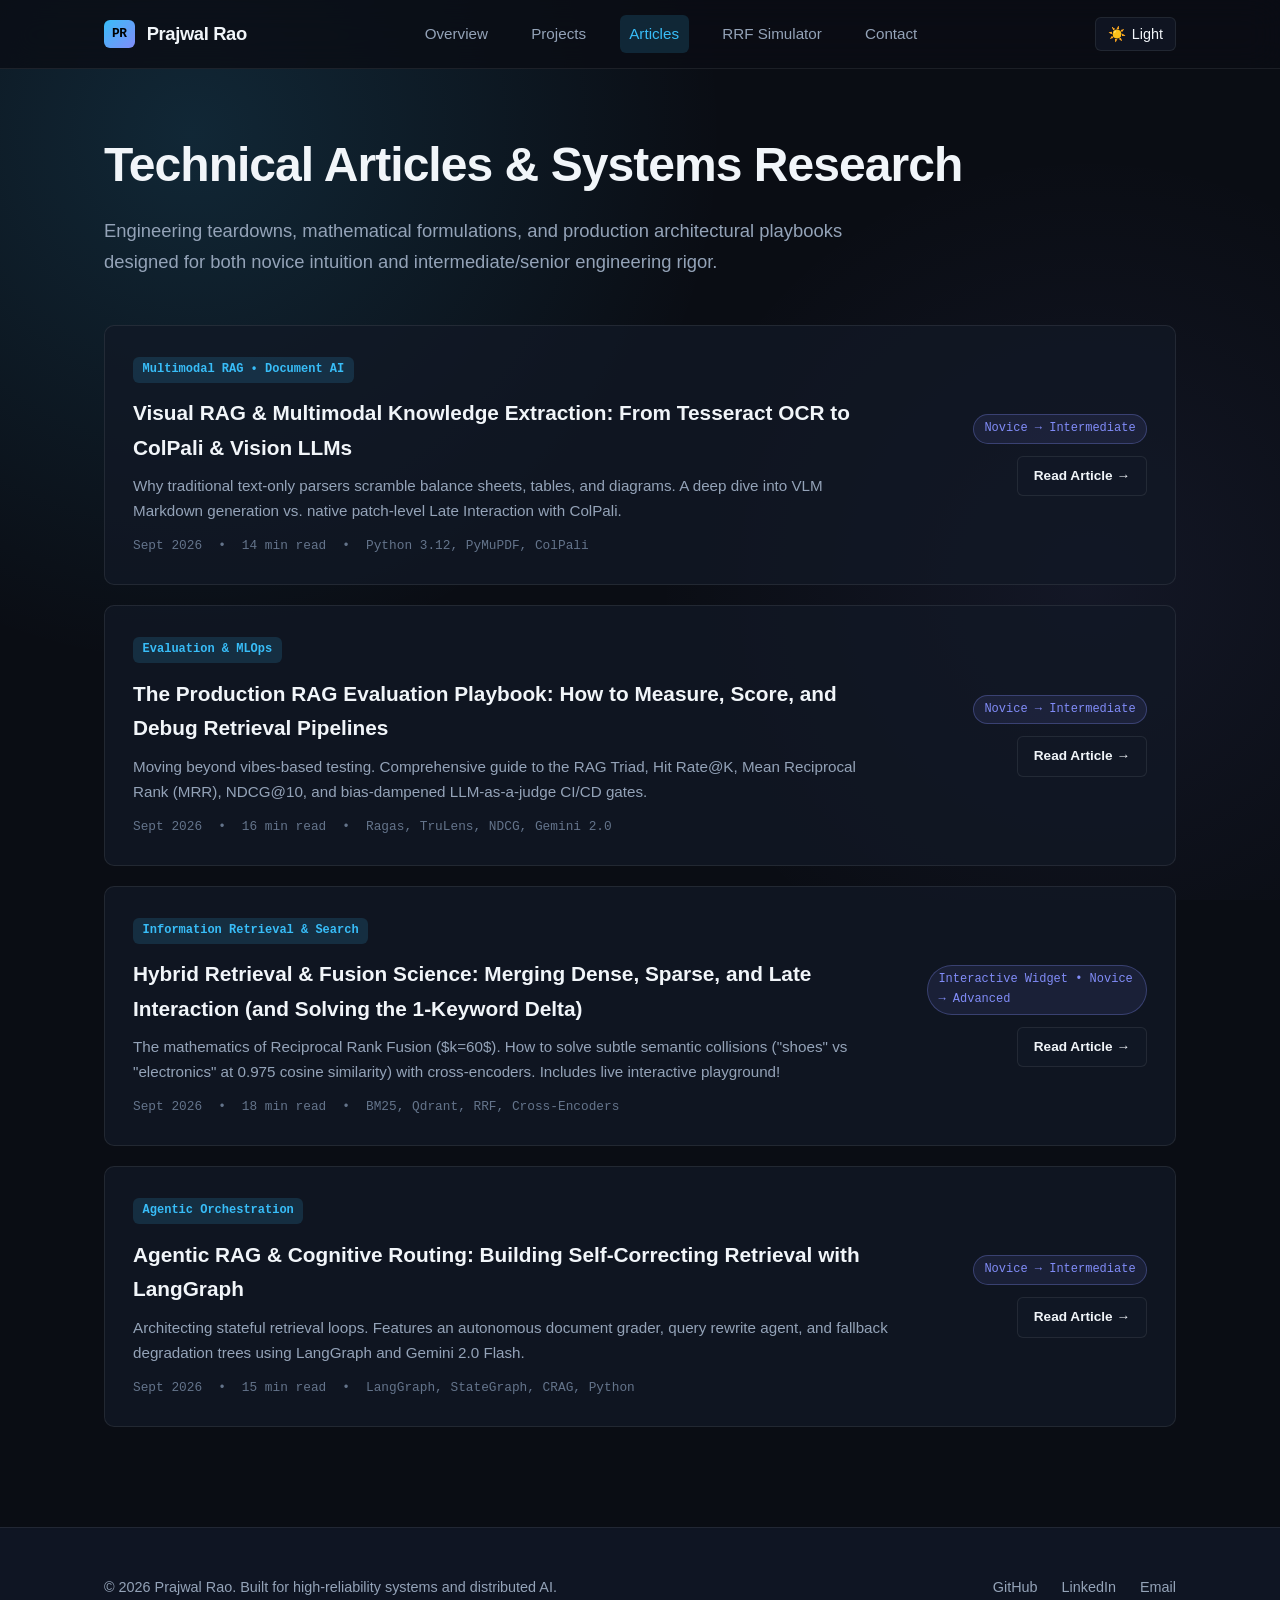
==== articles/index.html @ c32d5a13 "feat: build personal portfolio website and frontier RAG technical publications - Scaffold zero-build" ====
<!DOCTYPE html>
<html lang="en" data-theme="dark">
<head>
  <meta charset="UTF-8" />
  <meta name="viewport" content="width=device-width, initial-scale=1.0" />
  <title>Technical Publications & Articles | Prajwal Rao</title>
  <meta name="description" content="In-depth technical publications on Retrieval-Augmented Generation (RAG), multimodal AI, evaluation frameworks, and agentic cognitive routing by Prajwal Rao." />
  <link rel="stylesheet" href="../assets/css/main.css" />
</head>
<body>

  <header class="site-header">
    <div class="container nav-inner">
      <a href="../index.html" class="brand-logo">
        <span class="brand-badge">PR</span>
        <span>Prajwal Rao</span>
      </a>
      <nav class="main-nav">
        <a href="../index.html">Overview</a>
        <a href="../index.html#projects">Projects</a>
        <a href="index.html" class="active">Articles</a>
        <a href="../index.html#interactive-rrf">RRF Simulator</a>
        <a href="../index.html#contact">Contact</a>
      </nav>
      <div class="nav-actions">
        <button id="theme-toggle" class="theme-toggle-btn" aria-label="Toggle Theme">
          ☀️ <span>Light</span>
        </button>
      </div>
    </div>
  </header>

  <main class="container" style="padding-top: 3.5rem; padding-bottom: 5rem;">
    
    <div style="margin-bottom: 3rem;">
      <h1 style="font-size: clamp(2.2rem, 4vw, 3rem); font-weight: 800; letter-spacing: -0.02em; margin-bottom: 0.75rem;">
        Technical Articles & Systems Research
      </h1>
      <p style="font-size: 1.15rem; color: var(--text-muted); max-width: 750px;">
        Engineering teardowns, mathematical formulations, and production architectural playbooks designed for both novice intuition and intermediate/senior engineering rigor.
      </p>
    </div>

    <!-- Article 1 -->
    <div class="article-row">
      <div class="article-row-content">
        <span class="card-tag">Multimodal RAG &bull; Document AI</span>
        <h3>
          <a href="multimodal-rag-image-extraction.html">Visual RAG & Multimodal Knowledge Extraction: From Tesseract OCR to ColPali & Vision LLMs</a>
        </h3>
        <p>
          Why traditional text-only parsers scramble balance sheets, tables, and diagrams. A deep dive into VLM Markdown generation vs. native patch-level Late Interaction with ColPali.
        </p>
        <div class="article-meta">
          <span>Sept 2026</span>
          <span>&bull;</span>
          <span>14 min read</span>
          <span>&bull;</span>
          <span>Python 3.12, PyMuPDF, ColPali</span>
        </div>
      </div>
      <div class="article-badge-col">
        <span class="badge-reading-level">Novice &rarr; Intermediate</span>
        <a href="multimodal-rag-image-extraction.html" class="btn btn-secondary" style="font-size: 0.85rem; padding: 0.5rem 1rem;">Read Article &rarr;</a>
      </div>
    </div>

    <!-- Article 2 -->
    <div class="article-row">
      <div class="article-row-content">
        <span class="card-tag">Evaluation & MLOps</span>
        <h3>
          <a href="rag-system-evaluation-and-metrics.html">The Production RAG Evaluation Playbook: How to Measure, Score, and Debug Retrieval Pipelines</a>
        </h3>
        <p>
          Moving beyond vibes-based testing. Comprehensive guide to the RAG Triad, Hit Rate@K, Mean Reciprocal Rank (MRR), NDCG@10, and bias-dampened LLM-as-a-judge CI/CD gates.
        </p>
        <div class="article-meta">
          <span>Sept 2026</span>
          <span>&bull;</span>
          <span>16 min read</span>
          <span>&bull;</span>
          <span>Ragas, TruLens, NDCG, Gemini 2.0</span>
        </div>
      </div>
      <div class="article-badge-col">
        <span class="badge-reading-level">Novice &rarr; Intermediate</span>
        <a href="rag-system-evaluation-and-metrics.html" class="btn btn-secondary" style="font-size: 0.85rem; padding: 0.5rem 1rem;">Read Article &rarr;</a>
      </div>
    </div>

    <!-- Article 3 -->
    <div class="article-row">
      <div class="article-row-content">
        <span class="card-tag">Information Retrieval & Search</span>
        <h3>
          <a href="hybrid-retrieval-rrf-and-fusion.html">Hybrid Retrieval & Fusion Science: Merging Dense, Sparse, and Late Interaction (and Solving the 1-Keyword Delta)</a>
        </h3>
        <p>
          The mathematics of Reciprocal Rank Fusion ($k=60$). How to solve subtle semantic collisions ("shoes" vs "electronics" at 0.975 cosine similarity) with cross-encoders. Includes live interactive playground!
        </p>
        <div class="article-meta">
          <span>Sept 2026</span>
          <span>&bull;</span>
          <span>18 min read</span>
          <span>&bull;</span>
          <span>BM25, Qdrant, RRF, Cross-Encoders</span>
        </div>
      </div>
      <div class="article-badge-col">
        <span class="badge-reading-level">Interactive Widget &bull; Novice &rarr; Advanced</span>
        <a href="hybrid-retrieval-rrf-and-fusion.html" class="btn btn-secondary" style="font-size: 0.85rem; padding: 0.5rem 1rem;">Read Article &rarr;</a>
      </div>
    </div>

    <!-- Article 4 -->
    <div class="article-row">
      <div class="article-row-content">
        <span class="card-tag">Agentic Orchestration</span>
        <h3>
          <a href="agentic-rag-routing-and-crag.html">Agentic RAG & Cognitive Routing: Building Self-Correcting Retrieval with LangGraph</a>
        </h3>
        <p>
          Architecting stateful retrieval loops. Features an autonomous document grader, query rewrite agent, and fallback degradation trees using LangGraph and Gemini 2.0 Flash.
        </p>
        <div class="article-meta">
          <span>Sept 2026</span>
          <span>&bull;</span>
          <span>15 min read</span>
          <span>&bull;</span>
          <span>LangGraph, StateGraph, CRAG, Python</span>
        </div>
      </div>
      <div class="article-badge-col">
        <span class="badge-reading-level">Novice &rarr; Intermediate</span>
        <a href="agentic-rag-routing-and-crag.html" class="btn btn-secondary" style="font-size: 0.85rem; padding: 0.5rem 1rem;">Read Article &rarr;</a>
      </div>
    </div>

  </main>

  <footer class="site-footer">
    <div class="container footer-inner">
      <div>&copy; 2026 Prajwal Rao. Built for high-reliability systems and distributed AI.</div>
      <div class="footer-links">
        <a href="https://github.com/Riser01" target="_blank" rel="noopener">GitHub</a>
        <a href="https://www.linkedin.com/in/prajwal-rao-d/" target="_blank" rel="noopener">LinkedIn</a>
        <a href="mailto:prajwalrao56@gmail.com">Email</a>
      </div>
    </div>
  </footer>

  <script src="../assets/js/main.js"></script>
</body>
</html>
---- assets/css/main.css ----
/* assets/css/main.css — Core Design System for Prajwal Rao Portfolio */
:root {
  --bg-primary: #0a0d14;
  --bg-secondary: #0f1523;
  --bg-card: rgba(18, 24, 38, 0.75);
  --bg-card-hover: rgba(26, 35, 56, 0.9);
  --border-color: rgba(255, 255, 255, 0.08);
  --border-accent: rgba(56, 189, 248, 0.3);
  --text-main: #f1f5f9;
  --text-muted: #94a3b8;
  --text-dim: #64748b;
  --accent: #38bdf8;
  --accent-glow: rgba(56, 189, 248, 0.15);
  --accent-secondary: #818cf8;
  --accent-emerald: #10b981;
  --accent-amber: #f59e0b;
  --code-bg: #0d1117;
  --font-sans: -apple-system, BlinkMacSystemFont, "Segoe UI", Roboto, "Helvetica Neue", Arial, sans-serif;
  --font-mono: ui-monospace, SFMono-Regular, Menlo, Monaco, Consolas, "Liberation Mono", "Courier New", monospace;
  --max-width: 1120px;
  --radius-sm: 6px;
  --radius-md: 10px;
  --radius-lg: 16px;
  --transition: all 0.25s cubic-bezier(0.16, 1, 0.3, 1);
}

[data-theme="light"] {
  --bg-primary: #f8fafc;
  --bg-secondary: #ffffff;
  --bg-card: rgba(255, 255, 255, 0.9);
  --bg-card-hover: rgba(241, 245, 249, 1);
  --border-color: rgba(0, 0, 0, 0.08);
  --border-accent: rgba(2, 132, 199, 0.3);
  --text-main: #0f172a;
  --text-muted: #475569;
  --text-dim: #94a3b8;
  --accent: #0284c7;
  --accent-glow: rgba(2, 132, 199, 0.12);
  --accent-secondary: #6366f1;
  --accent-emerald: #059669;
  --accent-amber: #d97706;
  --code-bg: #f1f5f9;
}

* {
  box-sizing: border-box;
  margin: 0;
  padding: 0;
}

html {
  scroll-behavior: smooth;
  font-family: var(--font-sans);
  background-color: var(--bg-primary);
  color: var(--text-main);
  line-height: 1.65;
  -webkit-font-smoothing: antialiased;
}

body {
  min-height: 100vh;
  display: flex;
  flex-direction: column;
  background-image: 
    radial-gradient(circle at 15% 15%, var(--accent-glow) 0%, transparent 40%),
    radial-gradient(circle at 85% 65%, rgba(129, 140, 248, 0.08) 0%, transparent 35%);
  background-attachment: fixed;
}

/* Container */
.container {
  max-width: var(--max-width);
  margin: 0 auto;
  padding: 0 1.5rem;
  width: 100%;
}

/* Header & Nav */
header.site-header {
  position: sticky;
  top: 0;
  z-index: 100;
  backdrop-filter: blur(16px);
  -webkit-backdrop-filter: blur(16px);
  background: rgba(10, 13, 20, 0.8);
  border-bottom: 1px solid var(--border-color);
  transition: var(--transition);
}

[data-theme="light"] header.site-header {
  background: rgba(248, 250, 252, 0.85);
}

.nav-inner {
  display: flex;
  justify-content: space-between;
  align-items: center;
  height: 4.25rem;
}

.brand-logo {
  display: flex;
  align-items: center;
  gap: 0.75rem;
  text-decoration: none;
  color: var(--text-main);
  font-weight: 700;
  font-size: 1.15rem;
  letter-spacing: -0.02em;
}

.brand-badge {
  background: linear-gradient(135deg, var(--accent), var(--accent-secondary));
  color: #000;
  font-family: var(--font-mono);
  font-size: 0.8rem;
  font-weight: 800;
  padding: 0.2rem 0.5rem;
  border-radius: var(--radius-sm);
}

nav.main-nav {
  display: flex;
  align-items: center;
  gap: 1.5rem;
}

nav.main-nav a {
  color: var(--text-muted);
  text-decoration: none;
  font-size: 0.95rem;
  font-weight: 500;
  transition: var(--transition);
  padding: 0.4rem 0.6rem;
  border-radius: var(--radius-sm);
}

nav.main-nav a:hover,
nav.main-nav a.active {
  color: var(--accent);
  background: var(--accent-glow);
}

.nav-actions {
  display: flex;
  align-items: center;
  gap: 0.75rem;
}

.theme-toggle-btn {
  background: var(--bg-card);
  border: 1px solid var(--border-color);
  color: var(--text-main);
  padding: 0.45rem 0.75rem;
  border-radius: var(--radius-sm);
  cursor: pointer;
  font-size: 0.9rem;
  display: inline-flex;
  align-items: center;
  gap: 0.35rem;
  transition: var(--transition);
}

.theme-toggle-btn:hover {
  border-color: var(--accent);
  color: var(--accent);
}

/* Hero Section */
section.hero {
  padding: 5rem 0 3.5rem;
}

.hero-status-pill {
  display: inline-flex;
  align-items: center;
  gap: 0.5rem;
  background: rgba(16, 185, 129, 0.1);
  border: 1px solid rgba(16, 185, 129, 0.3);
  color: var(--accent-emerald);
  font-size: 0.82rem;
  font-family: var(--font-mono);
  padding: 0.35rem 0.85rem;
  border-radius: 999px;
  margin-bottom: 1.5rem;
}

.hero-status-pill::before {
  content: "";
  width: 8px;
  height: 8px;
  background: var(--accent-emerald);
  border-radius: 50%;
  box-shadow: 0 0 8px var(--accent-emerald);
}

.hero-title {
  font-size: clamp(2.4rem, 5vw, 3.8rem);
  font-weight: 800;
  letter-spacing: -0.03em;
  line-height: 1.15;
  margin-bottom: 1.25rem;
}

.hero-title .gradient-text {
  background: linear-gradient(135deg, #fff 30%, var(--accent) 70%, var(--accent-secondary) 100%);
  -webkit-background-clip: text;
  -webkit-text-fill-color: transparent;
}

[data-theme="light"] .hero-title .gradient-text {
  background: linear-gradient(135deg, #0f172a 30%, var(--accent) 70%, var(--accent-secondary) 100%);
  -webkit-background-clip: text;
  -webkit-text-fill-color: transparent;
}

.hero-subtitle {
  font-size: 1.2rem;
  color: var(--text-muted);
  max-width: 720px;
  margin-bottom: 2rem;
  line-height: 1.6;
}

.hero-actions {
  display: flex;
  flex-wrap: wrap;
  gap: 1rem;
  margin-bottom: 3rem;
}

.btn {
  display: inline-flex;
  align-items: center;
  justify-content: center;
  gap: 0.5rem;
  padding: 0.75rem 1.5rem;
  font-size: 0.95rem;
  font-weight: 600;
  border-radius: var(--radius-sm);
  text-decoration: none;
  transition: var(--transition);
  cursor: pointer;
  border: 1px solid transparent;
}

.btn-primary {
  background: var(--accent);
  color: #0a0d14;
  box-shadow: 0 4px 14px rgba(56, 189, 248, 0.25);
}

.btn-primary:hover {
  transform: translateY(-2px);
  box-shadow: 0 6px 20px rgba(56, 189, 248, 0.4);
}

.btn-secondary {
  background: var(--bg-card);
  border-color: var(--border-color);
  color: var(--text-main);
}

.btn-secondary:hover {
  border-color: var(--accent);
  color: var(--accent);
  transform: translateY(-2px);
}

/* Quick Metrics Bar */
.metrics-strip {
  display: grid;
  grid-template-columns: repeat(auto-fit, minmax(200px, 1fr));
  gap: 1.25rem;
  padding: 1.5rem;
  background: var(--bg-card);
  border: 1px solid var(--border-color);
  border-radius: var(--radius-md);
  margin-bottom: 4rem;
}

.metric-item {
  display: flex;
  flex-direction: column;
}

.metric-value {
  font-size: 1.8rem;
  font-weight: 800;
  font-family: var(--font-mono);
  color: var(--accent);
}

.metric-label {
  font-size: 0.85rem;
  color: var(--text-muted);
}

/* Section Common */
section {
  padding: 3.5rem 0;
}

.section-header {
  display: flex;
  justify-content: space-between;
  align-items: flex-end;
  margin-bottom: 2rem;
  border-bottom: 1px solid var(--border-color);
  padding-bottom: 1rem;
}

.section-title {
  font-size: 1.85rem;
  font-weight: 700;
  letter-spacing: -0.02em;
}

.section-desc {
  font-size: 0.95rem;
  color: var(--text-muted);
  margin-top: 0.35rem;
}

/* Cards Grid */
.cards-grid {
  display: grid;
  grid-template-columns: repeat(auto-fill, minmax(330px, 1fr));
  gap: 1.5rem;
}

.card {
  background: var(--bg-card);
  border: 1px solid var(--border-color);
  border-radius: var(--radius-md);
  padding: 1.75rem;
  transition: var(--transition);
  display: flex;
  flex-direction: column;
  position: relative;
  overflow: hidden;
}

.card:hover {
  transform: translateY(-4px);
  border-color: var(--border-accent);
  box-shadow: 0 12px 30px rgba(0, 0, 0, 0.25);
  background: var(--bg-card-hover);
}

.card-tag {
  display: inline-block;
  font-family: var(--font-mono);
  font-size: 0.75rem;
  font-weight: 600;
  color: var(--accent);
  background: var(--accent-glow);
  padding: 0.2rem 0.6rem;
  border-radius: var(--radius-sm);
  margin-bottom: 0.85rem;
  width: fit-content;
}

.card-title {
  font-size: 1.25rem;
  font-weight: 700;
  margin-bottom: 0.6rem;
  color: var(--text-main);
}

.card-title a {
  text-decoration: none;
  color: inherit;
  transition: var(--transition);
}

.card-title a:hover {
  color: var(--accent);
}

.card-body {
  font-size: 0.92rem;
  color: var(--text-muted);
  line-height: 1.6;
  margin-bottom: 1.25rem;
  flex-grow: 1;
}

.tech-stack-pills {
  display: flex;
  flex-wrap: wrap;
  gap: 0.4rem;
  margin-top: auto;
  margin-bottom: 1.2rem;
}

.tech-pill {
  font-size: 0.75rem;
  font-family: var(--font-mono);
  background: rgba(255, 255, 255, 0.05);
  border: 1px solid var(--border-color);
  padding: 0.15rem 0.5rem;
  border-radius: 4px;
  color: var(--text-muted);
}

.card-footer {
  display: flex;
  justify-content: space-between;
  align-items: center;
  font-size: 0.85rem;
  border-top: 1px solid var(--border-color);
  padding-top: 1rem;
}

.card-link {
  color: var(--accent);
  text-decoration: none;
  font-weight: 600;
  display: inline-flex;
  align-items: center;
  gap: 0.3rem;
  transition: var(--transition);
}

.card-link:hover {
  transform: translateX(3px);
}

/* Article List Styling */
.article-row {
  background: var(--bg-card);
  border: 1px solid var(--border-color);
  border-radius: var(--radius-md);
  padding: 1.75rem;
  margin-bottom: 1.25rem;
  transition: var(--transition);
  display: grid;
  grid-template-columns: 1fr 220px;
  gap: 2rem;
  align-items: center;
}

.article-row:hover {
  transform: translateY(-2px);
  border-color: var(--border-accent);
  background: var(--bg-card-hover);
}

.article-row-content h3 {
  font-size: 1.3rem;
  margin-bottom: 0.5rem;
}

.article-row-content h3 a {
  text-decoration: none;
  color: var(--text-main);
  transition: var(--transition);
}

.article-row-content h3 a:hover {
  color: var(--accent);
}

.article-row-content p {
  color: var(--text-muted);
  font-size: 0.95rem;
  margin-bottom: 0.75rem;
}

.article-meta {
  display: flex;
  gap: 1rem;
  font-size: 0.8rem;
  font-family: var(--font-mono);
  color: var(--text-dim);
}

.article-badge-col {
  display: flex;
  flex-direction: column;
  align-items: flex-end;
  gap: 0.75rem;
}

.badge-reading-level {
  display: inline-flex;
  align-items: center;
  gap: 0.35rem;
  font-size: 0.75rem;
  font-family: var(--font-mono);
  padding: 0.25rem 0.65rem;
  border-radius: 999px;
  background: rgba(129, 140, 248, 0.1);
  border: 1px solid rgba(129, 140, 248, 0.3);
  color: var(--accent-secondary);
}

/* Interactive RRF Calculator Widget */
.widget-box {
  background: var(--bg-card);
  border: 1px solid var(--border-color);
  border-radius: var(--radius-lg);
  padding: 2rem;
  margin: 2rem 0;
  box-shadow: 0 8px 32px rgba(0, 0, 0, 0.3);
}

.widget-title {
  font-size: 1.35rem;
  font-weight: 700;
  margin-bottom: 0.5rem;
  display: flex;
  align-items: center;
  gap: 0.5rem;
}

.widget-desc {
  font-size: 0.92rem;
  color: var(--text-muted);
  margin-bottom: 1.5rem;
}

.calc-controls {
  display: grid;
  grid-template-columns: repeat(auto-fit, minmax(220px, 1fr));
  gap: 1.25rem;
  margin-bottom: 1.5rem;
  background: var(--bg-secondary);
  padding: 1.25rem;
  border-radius: var(--radius-sm);
  border: 1px solid var(--border-color);
}

.control-group {
  display: flex;
  flex-direction: column;
  gap: 0.4rem;
}

.control-group label {
  font-size: 0.85rem;
  font-weight: 600;
  color: var(--text-muted);
  display: flex;
  justify-content: space-between;
}

.control-group input[type="range"] {
  accent-color: var(--accent);
  cursor: pointer;
}

.results-table {
  width: 100%;
  border-collapse: collapse;
  font-size: 0.88rem;
  text-align: left;
}

.results-table th,
.results-table td {
  padding: 0.75rem 1rem;
  border-bottom: 1px solid var(--border-color);
}

.results-table th {
  background: rgba(255, 255, 255, 0.03);
  color: var(--text-muted);
  font-family: var(--font-mono);
  font-size: 0.8rem;
}

.rank-badge {
  font-family: var(--font-mono);
  font-weight: 700;
  padding: 0.15rem 0.45rem;
  border-radius: 4px;
  background: var(--accent-glow);
  color: var(--accent);
}

/* Footer */
footer.site-footer {
  margin-top: auto;
  border-top: 1px solid var(--border-color);
  padding: 3rem 0;
  background: var(--bg-secondary);
  color: var(--text-muted);
  font-size: 0.9rem;
}

.footer-inner {
  display: flex;
  justify-content: space-between;
  align-items: center;
  flex-wrap: wrap;
  gap: 1.5rem;
}

.footer-links {
  display: flex;
  gap: 1.5rem;
}

.footer-links a {
  color: var(--text-muted);
  text-decoration: none;
  transition: var(--transition);
}

.footer-links a:hover {
  color: var(--accent);
}

/* Responsive */
@media (max-width: 768px) {
  .nav-inner {
    height: auto;
    padding: 1rem 0;
    flex-direction: column;
    gap: 1rem;
  }
  nav.main-nav {
    flex-wrap: wrap;
    justify-content: center;
    gap: 0.75rem;
  }
  .article-row {
    grid-template-columns: 1fr;
    gap: 1rem;
  }
  .article-badge-col {
    align-items: flex-start;
  }
  .footer-inner {
    flex-direction: column;
    text-align: center;
  }
}
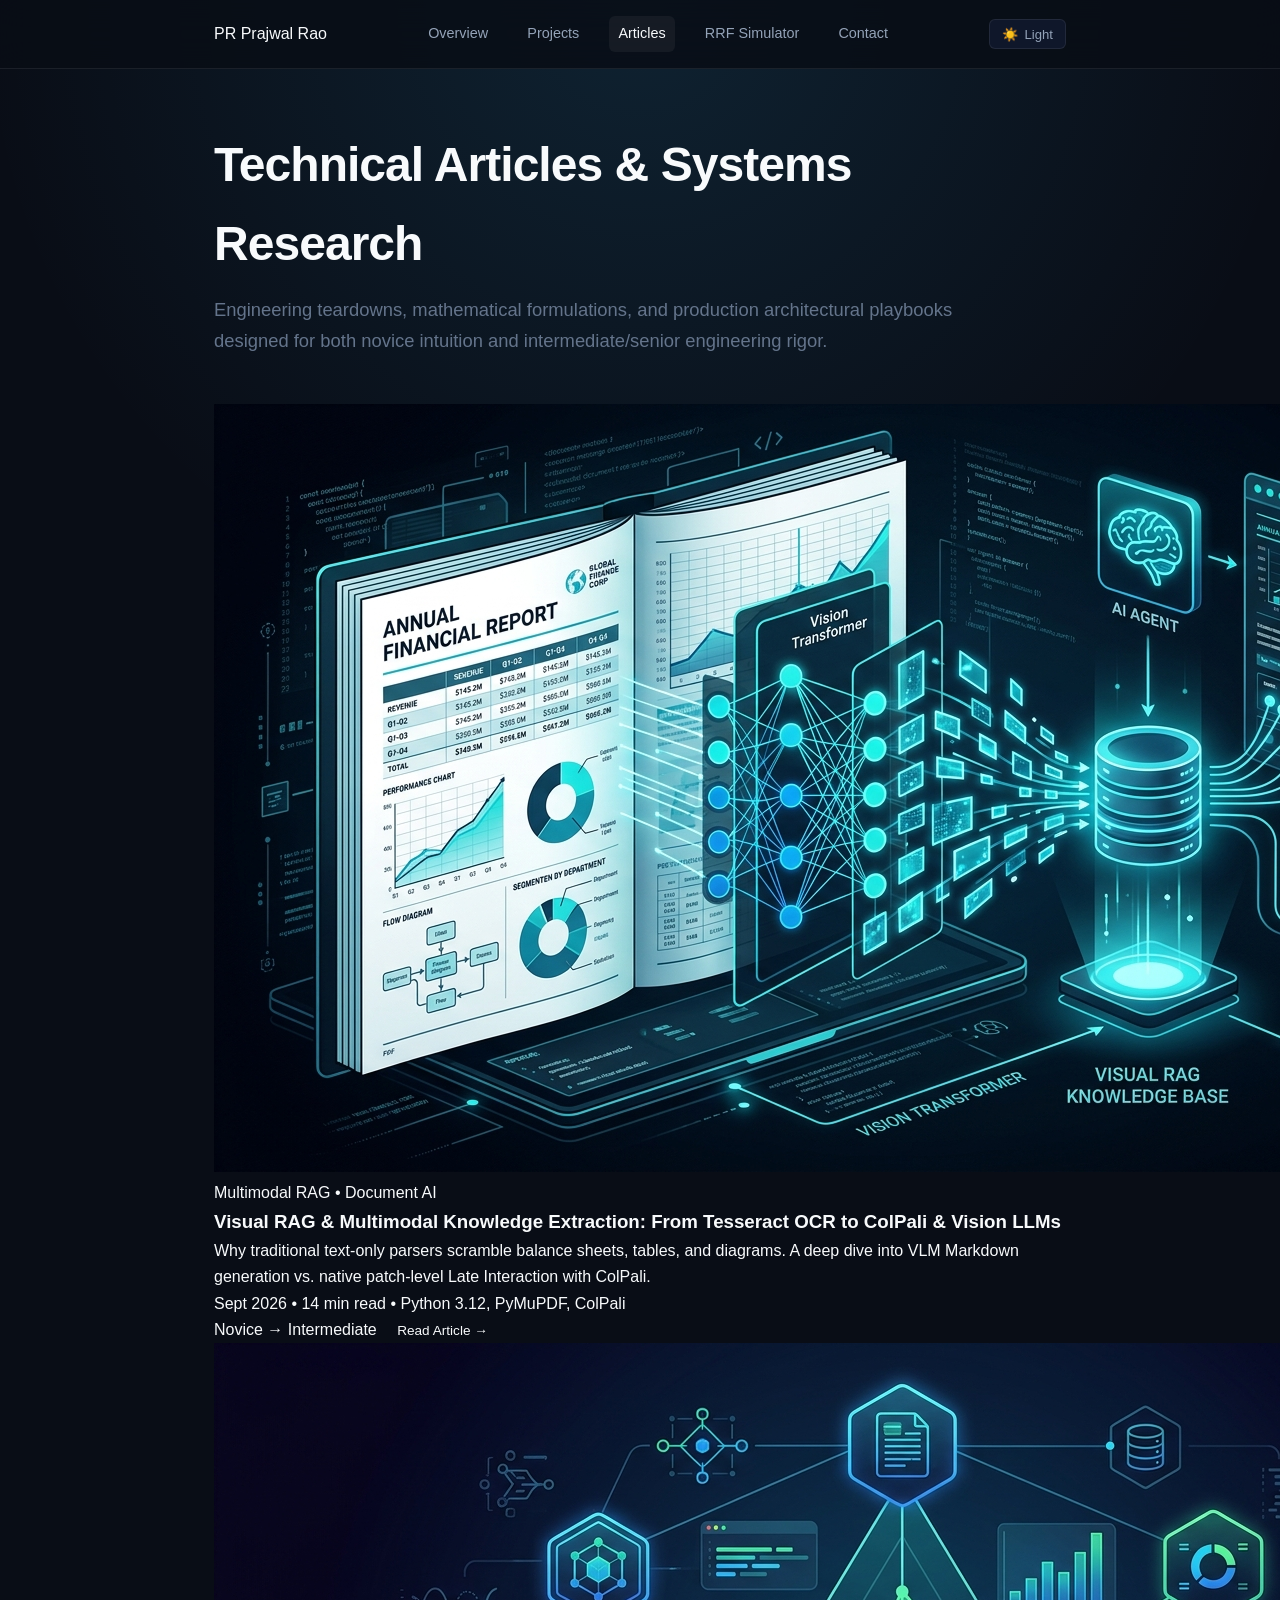
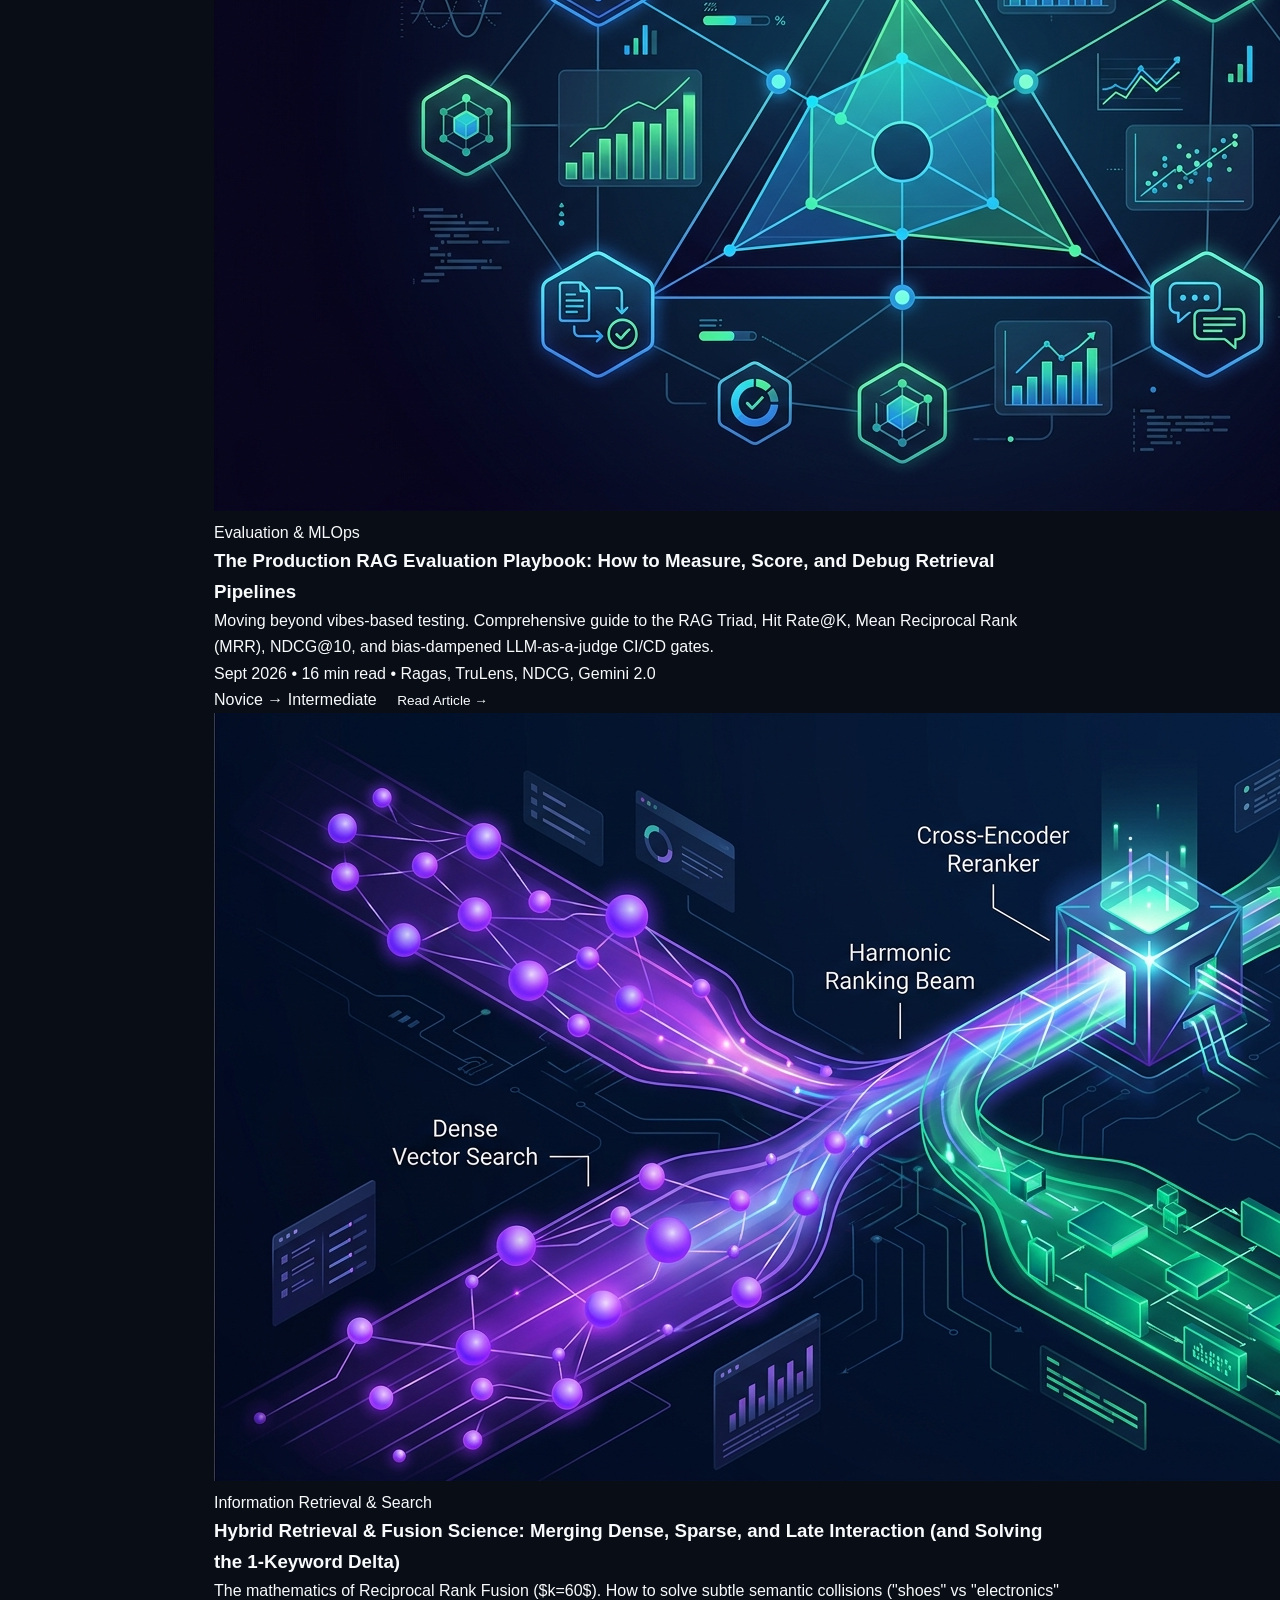
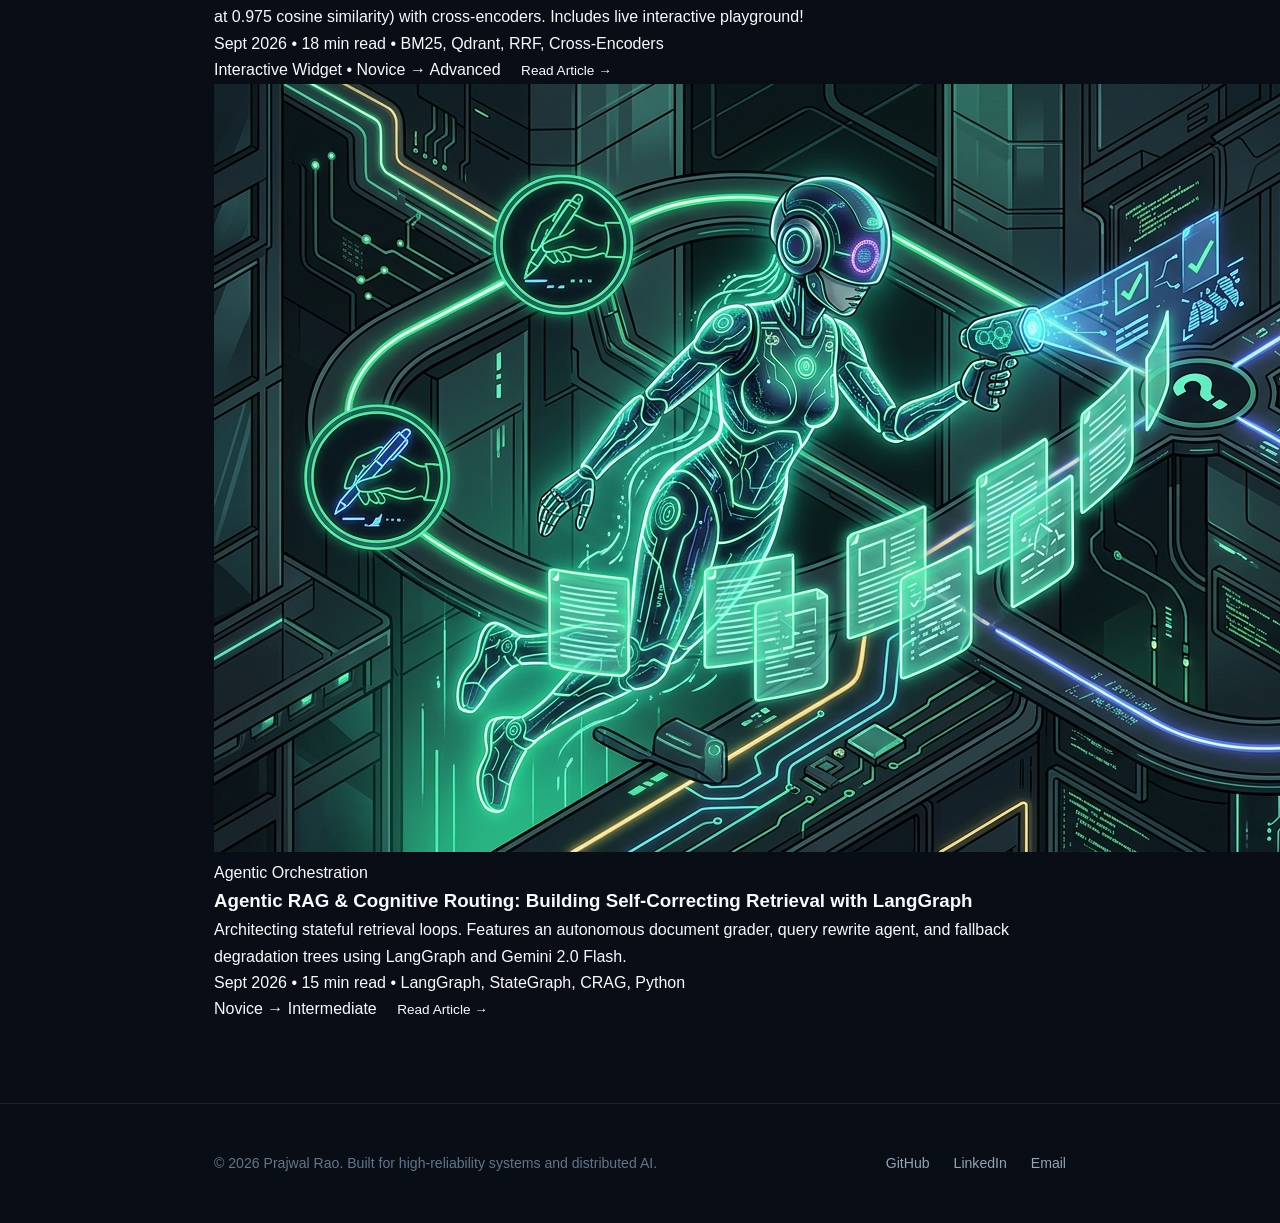
==== commit d2ed7fcb: "docs: integrate peer review feedback across technical RAG articles - Add vivid domain analogies: Dec" ====
--- a/articles/index.html
+++ b/articles/index.html
@@ -43,6 +43,9 @@
 
     <!-- Article 1 -->
     <div class="article-row">
+      <div class="article-thumb">
+        <img src="../assets/images/multimodal-rag-hero.jpg" alt="Visual RAG and Multimodal Document AI Thumbnail" />
+      </div>
       <div class="article-row-content">
         <span class="card-tag">Multimodal RAG &bull; Document AI</span>
         <h3>
@@ -67,6 +70,9 @@
 
     <!-- Article 2 -->
     <div class="article-row">
+      <div class="article-thumb">
+        <img src="../assets/images/rag-eval-hero.jpg" alt="Production RAG Evaluation Thumbnail" />
+      </div>
       <div class="article-row-content">
         <span class="card-tag">Evaluation & MLOps</span>
         <h3>
@@ -91,6 +97,9 @@
 
     <!-- Article 3 -->
     <div class="article-row">
+      <div class="article-thumb">
+        <img src="../assets/images/hybrid-search-hero.jpg" alt="Hybrid Retrieval and RRF Thumbnail" />
+      </div>
       <div class="article-row-content">
         <span class="card-tag">Information Retrieval & Search</span>
         <h3>
@@ -115,6 +124,9 @@
 
     <!-- Article 4 -->
     <div class="article-row">
+      <div class="article-thumb">
+        <img src="../assets/images/agentic-rag-hero.jpg" alt="Agentic RAG and LangGraph Thumbnail" />
+      </div>
       <div class="article-row-content">
         <span class="card-tag">Agentic Orchestration</span>
         <h3>
--- a/assets/css/main.css
+++ b/assets/css/main.css
@@ -1,45 +1,45 @@
-/* assets/css/main.css — Core Design System for Prajwal Rao Portfolio */
+/* assets/css/main.css — World-Class Minimalist & Polished Design System */
 :root {
-  --bg-primary: #0a0d14;
-  --bg-secondary: #0f1523;
-  --bg-card: rgba(18, 24, 38, 0.75);
-  --bg-card-hover: rgba(26, 35, 56, 0.9);
+  --bg-canvas: #090d16;
+  --bg-card: #0f172a;
+  --bg-card-hover: #17223b;
+  --bg-card-subtle: #131c31;
   --border-color: rgba(255, 255, 255, 0.08);
-  --border-accent: rgba(56, 189, 248, 0.3);
-  --text-main: #f1f5f9;
-  --text-muted: #94a3b8;
-  --text-dim: #64748b;
+  --border-hover: rgba(56, 189, 248, 0.4);
+  --text-primary: #f8fafc;
+  --text-secondary: #94a3b8;
+  --text-muted: #64748b;
   --accent: #38bdf8;
-  --accent-glow: rgba(56, 189, 248, 0.15);
-  --accent-secondary: #818cf8;
+  --accent-glow: rgba(56, 189, 248, 0.12);
   --accent-emerald: #10b981;
-  --accent-amber: #f59e0b;
-  --code-bg: #0d1117;
+  --accent-emerald-glow: rgba(16, 185, 129, 0.12);
+  --accent-purple: #a855f7;
+  --accent-blue: #60a5fa;
   --font-sans: -apple-system, BlinkMacSystemFont, "Segoe UI", Roboto, "Helvetica Neue", Arial, sans-serif;
-  --font-mono: ui-monospace, SFMono-Regular, Menlo, Monaco, Consolas, "Liberation Mono", "Courier New", monospace;
-  --max-width: 1120px;
+  --font-mono: ui-monospace, SFMono-Regular, Menlo, Monaco, Consolas, "Liberation Mono", monospace;
+  --max-width: 900px;
   --radius-sm: 6px;
   --radius-md: 10px;
-  --radius-lg: 16px;
-  --transition: all 0.25s cubic-bezier(0.16, 1, 0.3, 1);
+  --radius-lg: 14px;
+  --transition: all 0.2s cubic-bezier(0.16, 1, 0.3, 1);
 }
 
 [data-theme="light"] {
-  --bg-primary: #f8fafc;
-  --bg-secondary: #ffffff;
-  --bg-card: rgba(255, 255, 255, 0.9);
-  --bg-card-hover: rgba(241, 245, 249, 1);
+  --bg-canvas: #f8fafc;
+  --bg-card: #ffffff;
+  --bg-card-hover: #f1f5f9;
+  --bg-card-subtle: #f8fafc;
   --border-color: rgba(0, 0, 0, 0.08);
-  --border-accent: rgba(2, 132, 199, 0.3);
-  --text-main: #0f172a;
-  --text-muted: #475569;
-  --text-dim: #94a3b8;
+  --border-hover: rgba(2, 132, 199, 0.4);
+  --text-primary: #0f172a;
+  --text-secondary: #475569;
+  --text-muted: #64748b;
   --accent: #0284c7;
-  --accent-glow: rgba(2, 132, 199, 0.12);
-  --accent-secondary: #6366f1;
+  --accent-glow: rgba(2, 132, 199, 0.08);
   --accent-emerald: #059669;
-  --accent-amber: #d97706;
-  --code-bg: #f1f5f9;
+  --accent-emerald-glow: rgba(5, 150, 105, 0.08);
+  --accent-purple: #7c3aed;
+  --accent-blue: #2563eb;
 }
 
 * {
@@ -49,25 +49,27 @@
 }
 
 html {
-  scroll-behavior: smooth;
   font-family: var(--font-sans);
-  background-color: var(--bg-primary);
-  color: var(--text-main);
+  background-color: var(--bg-canvas);
+  color: var(--text-primary);
   line-height: 1.65;
   -webkit-font-smoothing: antialiased;
+  scroll-behavior: smooth;
 }
 
 body {
   min-height: 100vh;
   display: flex;
   flex-direction: column;
-  background-image: 
-    radial-gradient(circle at 15% 15%, var(--accent-glow) 0%, transparent 40%),
-    radial-gradient(circle at 85% 65%, rgba(129, 140, 248, 0.08) 0%, transparent 35%);
+  background-image: radial-gradient(circle at 50% 0%, var(--accent-glow) 0%, transparent 60%);
   background-attachment: fixed;
 }
 
-/* Container */
+a {
+  color: inherit;
+  text-decoration: none;
+}
+
 .container {
   max-width: var(--max-width);
   margin: 0 auto;
@@ -75,14 +77,14 @@
   width: 100%;
 }
 
-/* Header & Nav */
+/* Header & Navigation */
 header.site-header {
   position: sticky;
   top: 0;
   z-index: 100;
   backdrop-filter: blur(16px);
   -webkit-backdrop-filter: blur(16px);
-  background: rgba(10, 13, 20, 0.8);
+  background: rgba(9, 13, 22, 0.85);
   border-bottom: 1px solid var(--border-color);
   transition: var(--transition);
 }
@@ -98,37 +100,42 @@
   height: 4.25rem;
 }
 
-.brand-logo {
+.brand-wrapper {
   display: flex;
   align-items: center;
   gap: 0.75rem;
-  text-decoration: none;
-  color: var(--text-main);
-  font-weight: 700;
-  font-size: 1.15rem;
+}
+
+.brand-avatar {
+  width: 32px;
+  height: 32px;
+  border-radius: var(--radius-sm);
+  background: linear-gradient(135deg, var(--accent), var(--accent-purple));
+  color: #ffffff;
+  display: flex;
+  align-items: center;
+  justify-content: center;
+  font-family: var(--font-mono);
+  font-weight: 800;
+  font-size: 0.85rem;
+}
+
+.brand-name {
+  font-size: 1.1rem;
+  font-weight: 700;
   letter-spacing: -0.02em;
-}
-
-.brand-badge {
-  background: linear-gradient(135deg, var(--accent), var(--accent-secondary));
-  color: #000;
-  font-family: var(--font-mono);
-  font-size: 0.8rem;
-  font-weight: 800;
-  padding: 0.2rem 0.5rem;
-  border-radius: var(--radius-sm);
+  color: var(--text-primary);
 }
 
 nav.main-nav {
   display: flex;
   align-items: center;
-  gap: 1.5rem;
+  gap: 1.25rem;
 }
 
 nav.main-nav a {
-  color: var(--text-muted);
-  text-decoration: none;
-  font-size: 0.95rem;
+  color: var(--text-secondary);
+  font-size: 0.9rem;
   font-weight: 500;
   transition: var(--transition);
   padding: 0.4rem 0.6rem;
@@ -137,457 +144,504 @@
 
 nav.main-nav a:hover,
 nav.main-nav a.active {
-  color: var(--accent);
-  background: var(--accent-glow);
-}
-
-.nav-actions {
-  display: flex;
-  align-items: center;
-  gap: 0.75rem;
+  color: var(--text-primary);
+  background: rgba(255, 255, 255, 0.05);
+}
+
+[data-theme="light"] nav.main-nav a:hover,
+[data-theme="light"] nav.main-nav a.active {
+  background: rgba(0, 0, 0, 0.04);
 }
 
 .theme-toggle-btn {
   background: var(--bg-card);
   border: 1px solid var(--border-color);
-  color: var(--text-main);
-  padding: 0.45rem 0.75rem;
+  color: var(--text-secondary);
+  padding: 0.4rem 0.75rem;
   border-radius: var(--radius-sm);
   cursor: pointer;
-  font-size: 0.9rem;
+  font-size: 0.82rem;
   display: inline-flex;
   align-items: center;
-  gap: 0.35rem;
+  gap: 0.4rem;
   transition: var(--transition);
 }
 
 .theme-toggle-btn:hover {
+  color: var(--text-primary);
   border-color: var(--accent);
-  color: var(--accent);
 }
 
 /* Hero Section */
-section.hero {
-  padding: 5rem 0 3.5rem;
-}
-
-.hero-status-pill {
+.hero {
+  padding: 4.5rem 0 3rem;
+  border-bottom: 1px solid var(--border-color);
+}
+
+.status-pill {
   display: inline-flex;
   align-items: center;
   gap: 0.5rem;
-  background: rgba(16, 185, 129, 0.1);
+  background: var(--accent-emerald-glow);
   border: 1px solid rgba(16, 185, 129, 0.3);
   color: var(--accent-emerald);
   font-size: 0.82rem;
   font-family: var(--font-mono);
-  padding: 0.35rem 0.85rem;
+  padding: 0.3rem 0.8rem;
   border-radius: 999px;
-  margin-bottom: 1.5rem;
-}
-
-.hero-status-pill::before {
-  content: "";
-  width: 8px;
-  height: 8px;
+  margin-bottom: 1.25rem;
+  font-weight: 600;
+}
+
+.status-dot {
+  width: 7px;
+  height: 7px;
   background: var(--accent-emerald);
   border-radius: 50%;
   box-shadow: 0 0 8px var(--accent-emerald);
 }
 
-.hero-title {
-  font-size: clamp(2.4rem, 5vw, 3.8rem);
+.hero-name {
+  font-size: clamp(2.4rem, 5vw, 3.4rem);
   font-weight: 800;
   letter-spacing: -0.03em;
   line-height: 1.15;
+  margin-bottom: 0.5rem;
+}
+
+.hero-role {
+  font-size: 1.25rem;
+  color: var(--accent);
+  font-weight: 600;
   margin-bottom: 1.25rem;
 }
 
-.hero-title .gradient-text {
-  background: linear-gradient(135deg, #fff 30%, var(--accent) 70%, var(--accent-secondary) 100%);
-  -webkit-background-clip: text;
-  -webkit-text-fill-color: transparent;
-}
-
-[data-theme="light"] .hero-title .gradient-text {
-  background: linear-gradient(135deg, #0f172a 30%, var(--accent) 70%, var(--accent-secondary) 100%);
-  -webkit-background-clip: text;
-  -webkit-text-fill-color: transparent;
-}
-
-.hero-subtitle {
+.hero-bio {
+  font-size: 1.1rem;
+  color: var(--text-secondary);
+  line-height: 1.7;
+  max-width: 760px;
+  margin-bottom: 1.75rem;
+}
+
+.hero-bio strong {
+  color: var(--text-primary);
+}
+
+/* Social & Action Button Pills */
+.hero-actions {
+  display: flex;
+  gap: 0.75rem;
+  flex-wrap: wrap;
+}
+
+.btn-pill {
+  display: inline-flex;
+  align-items: center;
+  gap: 0.5rem;
+  background: var(--bg-card);
+  border: 1px solid var(--border-color);
+  padding: 0.5rem 1rem;
+  border-radius: var(--radius-sm);
+  font-size: 0.88rem;
+  font-weight: 600;
+  color: var(--text-primary);
+  transition: var(--transition);
+}
+
+.btn-pill:hover {
+  border-color: var(--accent);
+  color: var(--accent);
+  transform: translateY(-2px);
+  box-shadow: 0 4px 12px rgba(0, 0, 0, 0.2);
+}
+
+.btn-pill-primary {
+  background: var(--accent);
+  color: #090d16;
+  border-color: var(--accent);
+}
+
+.btn-pill-primary:hover {
+  background: #7dd3fc;
+  color: #090d16;
+  border-color: #7dd3fc;
+}
+
+/* Section Header */
+.section-wrapper {
+  padding: 3.5rem 0;
+  border-bottom: 1px solid var(--border-color);
+}
+
+.section-head {
+  display: flex;
+  justify-content: space-between;
+  align-items: baseline;
+  margin-bottom: 2rem;
+}
+
+.section-title {
+  font-size: 1.6rem;
+  font-weight: 700;
+  letter-spacing: -0.02em;
+  display: flex;
+  align-items: center;
+  gap: 0.6rem;
+}
+
+.section-link {
+  font-size: 0.88rem;
+  color: var(--accent);
+  font-weight: 600;
+}
+
+.section-link:hover {
+  text-decoration: underline;
+}
+
+/* Impact Experience Cards */
+.experience-feed {
+  display: flex;
+  flex-direction: column;
+  gap: 2rem;
+}
+
+.company-card {
+  background: var(--bg-card);
+  border: 1px solid var(--border-color);
+  border-radius: var(--radius-lg);
+  padding: 2rem;
+  transition: var(--transition);
+}
+
+.company-card:hover {
+  border-color: var(--border-hover);
+  box-shadow: 0 8px 30px rgba(0, 0, 0, 0.25);
+}
+
+.company-header {
+  display: flex;
+  justify-content: space-between;
+  align-items: flex-start;
+  flex-wrap: wrap;
+  gap: 0.75rem;
+  margin-bottom: 1.25rem;
+  padding-bottom: 1.25rem;
+  border-bottom: 1px solid var(--border-color);
+}
+
+.company-identity {
+  display: flex;
+  align-items: center;
+  gap: 0.75rem;
+}
+
+.company-badge {
+  font-family: var(--font-mono);
+  font-weight: 800;
+  font-size: 0.85rem;
+  padding: 0.25rem 0.6rem;
+  border-radius: var(--radius-sm);
+  background: var(--accent-glow);
+  color: var(--accent);
+  border: 1px solid rgba(56, 189, 248, 0.3);
+}
+
+.company-name {
+  font-size: 1.3rem;
+  font-weight: 700;
+  letter-spacing: -0.01em;
+}
+
+.company-role {
+  font-size: 0.95rem;
+  color: var(--text-secondary);
+  margin-top: 0.2rem;
+}
+
+.company-meta {
+  font-family: var(--font-mono);
+  font-size: 0.82rem;
+  color: var(--text-muted);
+  text-align: right;
+}
+
+.company-intro {
+  font-size: 0.98rem;
+  color: var(--text-secondary);
+  margin-bottom: 1.5rem;
+  line-height: 1.6;
+}
+
+/* Nested Project Impact Blocks */
+.project-subcard {
+  background: var(--bg-card-subtle);
+  border: 1px solid var(--border-color);
+  border-radius: var(--radius-md);
+  padding: 1.5rem;
+  margin-bottom: 1.25rem;
+  transition: var(--transition);
+}
+
+.project-subcard:last-child {
+  margin-bottom: 0;
+}
+
+.project-subcard:hover {
+  background: var(--bg-card-hover);
+}
+
+.project-title-bar {
+  display: flex;
+  justify-content: space-between;
+  align-items: center;
+  flex-wrap: wrap;
+  gap: 0.5rem;
+  margin-bottom: 0.6rem;
+}
+
+.project-title {
+  font-size: 1.1rem;
+  font-weight: 700;
+  color: var(--text-primary);
+}
+
+.tech-pills {
+  display: flex;
+  flex-wrap: wrap;
+  gap: 0.35rem;
+  margin-bottom: 1rem;
+}
+
+.tech-pill {
+  font-family: var(--font-mono);
+  font-size: 0.75rem;
+  background: rgba(255, 255, 255, 0.04);
+  border: 1px solid var(--border-color);
+  color: var(--accent);
+  padding: 0.15rem 0.5rem;
+  border-radius: 4px;
+}
+
+[data-theme="light"] .tech-pill {
+  background: rgba(0, 0, 0, 0.03);
+}
+
+.impact-bullets {
+  list-style: none;
+  display: flex;
+  flex-direction: column;
+  gap: 0.65rem;
+  font-size: 0.92rem;
+  color: var(--text-secondary);
+}
+
+.impact-bullets li {
+  position: relative;
+  padding-left: 1.25rem;
+  line-height: 1.6;
+}
+
+.impact-bullets li::before {
+  content: "▹";
+  position: absolute;
+  left: 0;
+  color: var(--accent);
+  font-weight: 700;
+}
+
+.impact-bullets strong {
+  color: var(--text-primary);
+}
+
+/* Articles Publication Magazine Grid */
+.articles-grid {
+  display: grid;
+  grid-template-columns: repeat(auto-fit, minmax(380px, 1fr));
+  gap: 1.5rem;
+}
+
+.article-card {
+  background: var(--bg-card);
+  border: 1px solid var(--border-color);
+  border-radius: var(--radius-lg);
+  overflow: hidden;
+  display: flex;
+  flex-direction: column;
+  transition: var(--transition);
+}
+
+.article-card:hover {
+  transform: translateY(-4px);
+  border-color: var(--border-hover);
+  box-shadow: 0 12px 36px rgba(0, 0, 0, 0.35);
+}
+
+.article-card-thumb {
+  width: 100%;
+  height: 200px;
+  overflow: hidden;
+  position: relative;
+  background: #000;
+}
+
+.article-card-thumb img {
+  width: 100%;
+  height: 100%;
+  object-fit: cover;
+  transition: transform 0.4s ease;
+}
+
+.article-card:hover .article-card-thumb img {
+  transform: scale(1.05);
+}
+
+.article-card-body {
+  padding: 1.5rem;
+  display: flex;
+  flex-direction: column;
+  flex-grow: 1;
+}
+
+.article-meta-row {
+  display: flex;
+  justify-content: space-between;
+  align-items: center;
+  font-family: var(--font-mono);
+  font-size: 0.78rem;
+  color: var(--text-muted);
+  margin-bottom: 0.75rem;
+}
+
+.article-tag {
+  color: var(--accent);
+  background: var(--accent-glow);
+  padding: 0.15rem 0.5rem;
+  border-radius: 4px;
+  font-weight: 600;
+}
+
+.article-card-title {
   font-size: 1.2rem;
-  color: var(--text-muted);
-  max-width: 720px;
-  margin-bottom: 2rem;
-  line-height: 1.6;
-}
-
-.hero-actions {
-  display: flex;
-  flex-wrap: wrap;
-  gap: 1rem;
-  margin-bottom: 3rem;
-}
-
-.btn {
-  display: inline-flex;
-  align-items: center;
-  justify-content: center;
-  gap: 0.5rem;
-  padding: 0.75rem 1.5rem;
-  font-size: 0.95rem;
-  font-weight: 600;
-  border-radius: var(--radius-sm);
-  text-decoration: none;
-  transition: var(--transition);
-  cursor: pointer;
-  border: 1px solid transparent;
-}
-
-.btn-primary {
-  background: var(--accent);
-  color: #0a0d14;
-  box-shadow: 0 4px 14px rgba(56, 189, 248, 0.25);
-}
-
-.btn-primary:hover {
-  transform: translateY(-2px);
-  box-shadow: 0 6px 20px rgba(56, 189, 248, 0.4);
-}
-
-.btn-secondary {
-  background: var(--bg-card);
-  border-color: var(--border-color);
-  color: var(--text-main);
-}
-
-.btn-secondary:hover {
-  border-color: var(--accent);
-  color: var(--accent);
-  transform: translateY(-2px);
-}
-
-/* Quick Metrics Bar */
-.metrics-strip {
-  display: grid;
-  grid-template-columns: repeat(auto-fit, minmax(200px, 1fr));
-  gap: 1.25rem;
-  padding: 1.5rem;
-  background: var(--bg-card);
-  border: 1px solid var(--border-color);
-  border-radius: var(--radius-md);
-  margin-bottom: 4rem;
-}
-
-.metric-item {
-  display: flex;
-  flex-direction: column;
-}
-
-.metric-value {
-  font-size: 1.8rem;
-  font-weight: 800;
-  font-family: var(--font-mono);
-  color: var(--accent);
-}
-
-.metric-label {
-  font-size: 0.85rem;
-  color: var(--text-muted);
-}
-
-/* Section Common */
-section {
-  padding: 3.5rem 0;
-}
-
-.section-header {
-  display: flex;
-  justify-content: space-between;
-  align-items: flex-end;
-  margin-bottom: 2rem;
-  border-bottom: 1px solid var(--border-color);
-  padding-bottom: 1rem;
-}
-
-.section-title {
-  font-size: 1.85rem;
-  font-weight: 700;
-  letter-spacing: -0.02em;
-}
-
-.section-desc {
-  font-size: 0.95rem;
-  color: var(--text-muted);
-  margin-top: 0.35rem;
-}
-
-/* Cards Grid */
-.cards-grid {
-  display: grid;
-  grid-template-columns: repeat(auto-fill, minmax(330px, 1fr));
-  gap: 1.5rem;
-}
-
-.card {
-  background: var(--bg-card);
-  border: 1px solid var(--border-color);
-  border-radius: var(--radius-md);
-  padding: 1.75rem;
-  transition: var(--transition);
-  display: flex;
-  flex-direction: column;
-  position: relative;
-  overflow: hidden;
-}
-
-.card:hover {
-  transform: translateY(-4px);
-  border-color: var(--border-accent);
-  box-shadow: 0 12px 30px rgba(0, 0, 0, 0.25);
-  background: var(--bg-card-hover);
-}
-
-.card-tag {
-  display: inline-block;
-  font-family: var(--font-mono);
-  font-size: 0.75rem;
-  font-weight: 600;
-  color: var(--accent);
-  background: var(--accent-glow);
-  padding: 0.2rem 0.6rem;
-  border-radius: var(--radius-sm);
-  margin-bottom: 0.85rem;
-  width: fit-content;
-}
-
-.card-title {
-  font-size: 1.25rem;
-  font-weight: 700;
-  margin-bottom: 0.6rem;
-  color: var(--text-main);
-}
-
-.card-title a {
-  text-decoration: none;
-  color: inherit;
-  transition: var(--transition);
-}
-
-.card-title a:hover {
-  color: var(--accent);
-}
-
-.card-body {
+  font-weight: 700;
+  line-height: 1.4;
+  margin-bottom: 0.75rem;
+  color: var(--text-primary);
+}
+
+.article-card-desc {
   font-size: 0.92rem;
-  color: var(--text-muted);
+  color: var(--text-secondary);
   line-height: 1.6;
   margin-bottom: 1.25rem;
   flex-grow: 1;
 }
 
-.tech-stack-pills {
+.article-card-footer {
+  display: flex;
+  justify-content: space-between;
+  align-items: center;
+  border-top: 1px solid var(--border-color);
+  padding-top: 1rem;
+  font-size: 0.88rem;
+  font-weight: 600;
+  color: var(--accent);
+}
+
+/* Open Source Codebase Bento */
+.codebase-grid {
+  display: grid;
+  grid-template-columns: repeat(auto-fit, minmax(260px, 1fr));
+  gap: 1.25rem;
+}
+
+.codebase-card {
+  background: var(--bg-card);
+  border: 1px solid var(--border-color);
+  border-radius: var(--radius-md);
+  padding: 1.5rem;
+  transition: var(--transition);
+  display: flex;
+  flex-direction: column;
+}
+
+.codebase-card:hover {
+  border-color: var(--border-hover);
+  transform: translateY(-2px);
+}
+
+.codebase-name {
+  font-size: 1.05rem;
+  font-weight: 700;
+  margin-bottom: 0.4rem;
+  color: var(--text-primary);
+}
+
+.codebase-desc {
+  font-size: 0.88rem;
+  color: var(--text-secondary);
+  line-height: 1.6;
+  margin-bottom: 1rem;
+  flex-grow: 1;
+}
+
+.codebase-footer {
+  font-family: var(--font-mono);
+  font-size: 0.8rem;
+  color: var(--accent);
+  display: flex;
+  justify-content: space-between;
+  align-items: center;
+}
+
+/* Skills & Education Grid */
+.skills-layout {
+  display: grid;
+  grid-template-columns: repeat(auto-fit, minmax(260px, 1fr));
+  gap: 1.5rem;
+}
+
+.skill-category {
+  background: var(--bg-card);
+  border: 1px solid var(--border-color);
+  border-radius: var(--radius-md);
+  padding: 1.5rem;
+}
+
+.skill-category-title {
+  font-size: 0.95rem;
+  font-weight: 700;
+  color: var(--text-primary);
+  margin-bottom: 0.85rem;
+  display: flex;
+  align-items: center;
+  gap: 0.5rem;
+}
+
+.skill-chips {
   display: flex;
   flex-wrap: wrap;
   gap: 0.4rem;
-  margin-top: auto;
-  margin-bottom: 1.2rem;
-}
-
-.tech-pill {
-  font-size: 0.75rem;
-  font-family: var(--font-mono);
-  background: rgba(255, 255, 255, 0.05);
-  border: 1px solid var(--border-color);
-  padding: 0.15rem 0.5rem;
+}
+
+.skill-chip {
+  font-family: var(--font-mono);
+  font-size: 0.78rem;
+  background: rgba(255, 255, 255, 0.04);
+  border: 1px solid var(--border-color);
+  color: var(--text-secondary);
+  padding: 0.2rem 0.55rem;
   border-radius: 4px;
-  color: var(--text-muted);
-}
-
-.card-footer {
-  display: flex;
-  justify-content: space-between;
-  align-items: center;
-  font-size: 0.85rem;
-  border-top: 1px solid var(--border-color);
-  padding-top: 1rem;
-}
-
-.card-link {
-  color: var(--accent);
-  text-decoration: none;
-  font-weight: 600;
-  display: inline-flex;
-  align-items: center;
-  gap: 0.3rem;
-  transition: var(--transition);
-}
-
-.card-link:hover {
-  transform: translateX(3px);
-}
-
-/* Article List Styling */
-.article-row {
-  background: var(--bg-card);
-  border: 1px solid var(--border-color);
-  border-radius: var(--radius-md);
-  padding: 1.75rem;
-  margin-bottom: 1.25rem;
-  transition: var(--transition);
-  display: grid;
-  grid-template-columns: 1fr 220px;
-  gap: 2rem;
-  align-items: center;
-}
-
-.article-row:hover {
-  transform: translateY(-2px);
-  border-color: var(--border-accent);
-  background: var(--bg-card-hover);
-}
-
-.article-row-content h3 {
-  font-size: 1.3rem;
-  margin-bottom: 0.5rem;
-}
-
-.article-row-content h3 a {
-  text-decoration: none;
-  color: var(--text-main);
-  transition: var(--transition);
-}
-
-.article-row-content h3 a:hover {
-  color: var(--accent);
-}
-
-.article-row-content p {
-  color: var(--text-muted);
-  font-size: 0.95rem;
-  margin-bottom: 0.75rem;
-}
-
-.article-meta {
-  display: flex;
-  gap: 1rem;
-  font-size: 0.8rem;
-  font-family: var(--font-mono);
-  color: var(--text-dim);
-}
-
-.article-badge-col {
-  display: flex;
-  flex-direction: column;
-  align-items: flex-end;
-  gap: 0.75rem;
-}
-
-.badge-reading-level {
-  display: inline-flex;
-  align-items: center;
-  gap: 0.35rem;
-  font-size: 0.75rem;
-  font-family: var(--font-mono);
-  padding: 0.25rem 0.65rem;
-  border-radius: 999px;
-  background: rgba(129, 140, 248, 0.1);
-  border: 1px solid rgba(129, 140, 248, 0.3);
-  color: var(--accent-secondary);
-}
-
-/* Interactive RRF Calculator Widget */
-.widget-box {
-  background: var(--bg-card);
-  border: 1px solid var(--border-color);
-  border-radius: var(--radius-lg);
-  padding: 2rem;
-  margin: 2rem 0;
-  box-shadow: 0 8px 32px rgba(0, 0, 0, 0.3);
-}
-
-.widget-title {
-  font-size: 1.35rem;
-  font-weight: 700;
-  margin-bottom: 0.5rem;
-  display: flex;
-  align-items: center;
-  gap: 0.5rem;
-}
-
-.widget-desc {
-  font-size: 0.92rem;
-  color: var(--text-muted);
-  margin-bottom: 1.5rem;
-}
-
-.calc-controls {
-  display: grid;
-  grid-template-columns: repeat(auto-fit, minmax(220px, 1fr));
-  gap: 1.25rem;
-  margin-bottom: 1.5rem;
-  background: var(--bg-secondary);
-  padding: 1.25rem;
-  border-radius: var(--radius-sm);
-  border: 1px solid var(--border-color);
-}
-
-.control-group {
-  display: flex;
-  flex-direction: column;
-  gap: 0.4rem;
-}
-
-.control-group label {
-  font-size: 0.85rem;
-  font-weight: 600;
-  color: var(--text-muted);
-  display: flex;
-  justify-content: space-between;
-}
-
-.control-group input[type="range"] {
-  accent-color: var(--accent);
-  cursor: pointer;
-}
-
-.results-table {
-  width: 100%;
-  border-collapse: collapse;
-  font-size: 0.88rem;
-  text-align: left;
-}
-
-.results-table th,
-.results-table td {
-  padding: 0.75rem 1rem;
-  border-bottom: 1px solid var(--border-color);
-}
-
-.results-table th {
-  background: rgba(255, 255, 255, 0.03);
-  color: var(--text-muted);
-  font-family: var(--font-mono);
-  font-size: 0.8rem;
-}
-
-.rank-badge {
-  font-family: var(--font-mono);
-  font-weight: 700;
-  padding: 0.15rem 0.45rem;
-  border-radius: 4px;
-  background: var(--accent-glow);
-  color: var(--accent);
 }
 
 /* Footer */
 footer.site-footer {
-  margin-top: auto;
   border-top: 1px solid var(--border-color);
   padding: 3rem 0;
-  background: var(--bg-secondary);
+  margin-top: auto;
+  font-size: 0.88rem;
   color: var(--text-muted);
-  font-size: 0.9rem;
 }
 
 .footer-inner {
@@ -595,43 +649,38 @@
   justify-content: space-between;
   align-items: center;
   flex-wrap: wrap;
+  gap: 1.25rem;
+}
+
+.footer-links {
+  display: flex;
   gap: 1.5rem;
 }
 
-.footer-links {
-  display: flex;
-  gap: 1.5rem;
-}
-
 .footer-links a {
-  color: var(--text-muted);
-  text-decoration: none;
-  transition: var(--transition);
+  color: var(--text-secondary);
 }
 
 .footer-links a:hover {
   color: var(--accent);
 }
 
-/* Responsive */
+/* Responsive adjustments */
 @media (max-width: 768px) {
   .nav-inner {
     height: auto;
     padding: 1rem 0;
     flex-direction: column;
-    gap: 1rem;
-  }
-  nav.main-nav {
-    flex-wrap: wrap;
-    justify-content: center;
     gap: 0.75rem;
   }
-  .article-row {
+  .articles-grid {
     grid-template-columns: 1fr;
-    gap: 1rem;
   }
-  .article-badge-col {
-    align-items: flex-start;
+  .company-header {
+    flex-direction: column;
+  }
+  .company-meta {
+    text-align: left;
   }
   .footer-inner {
     flex-direction: column;
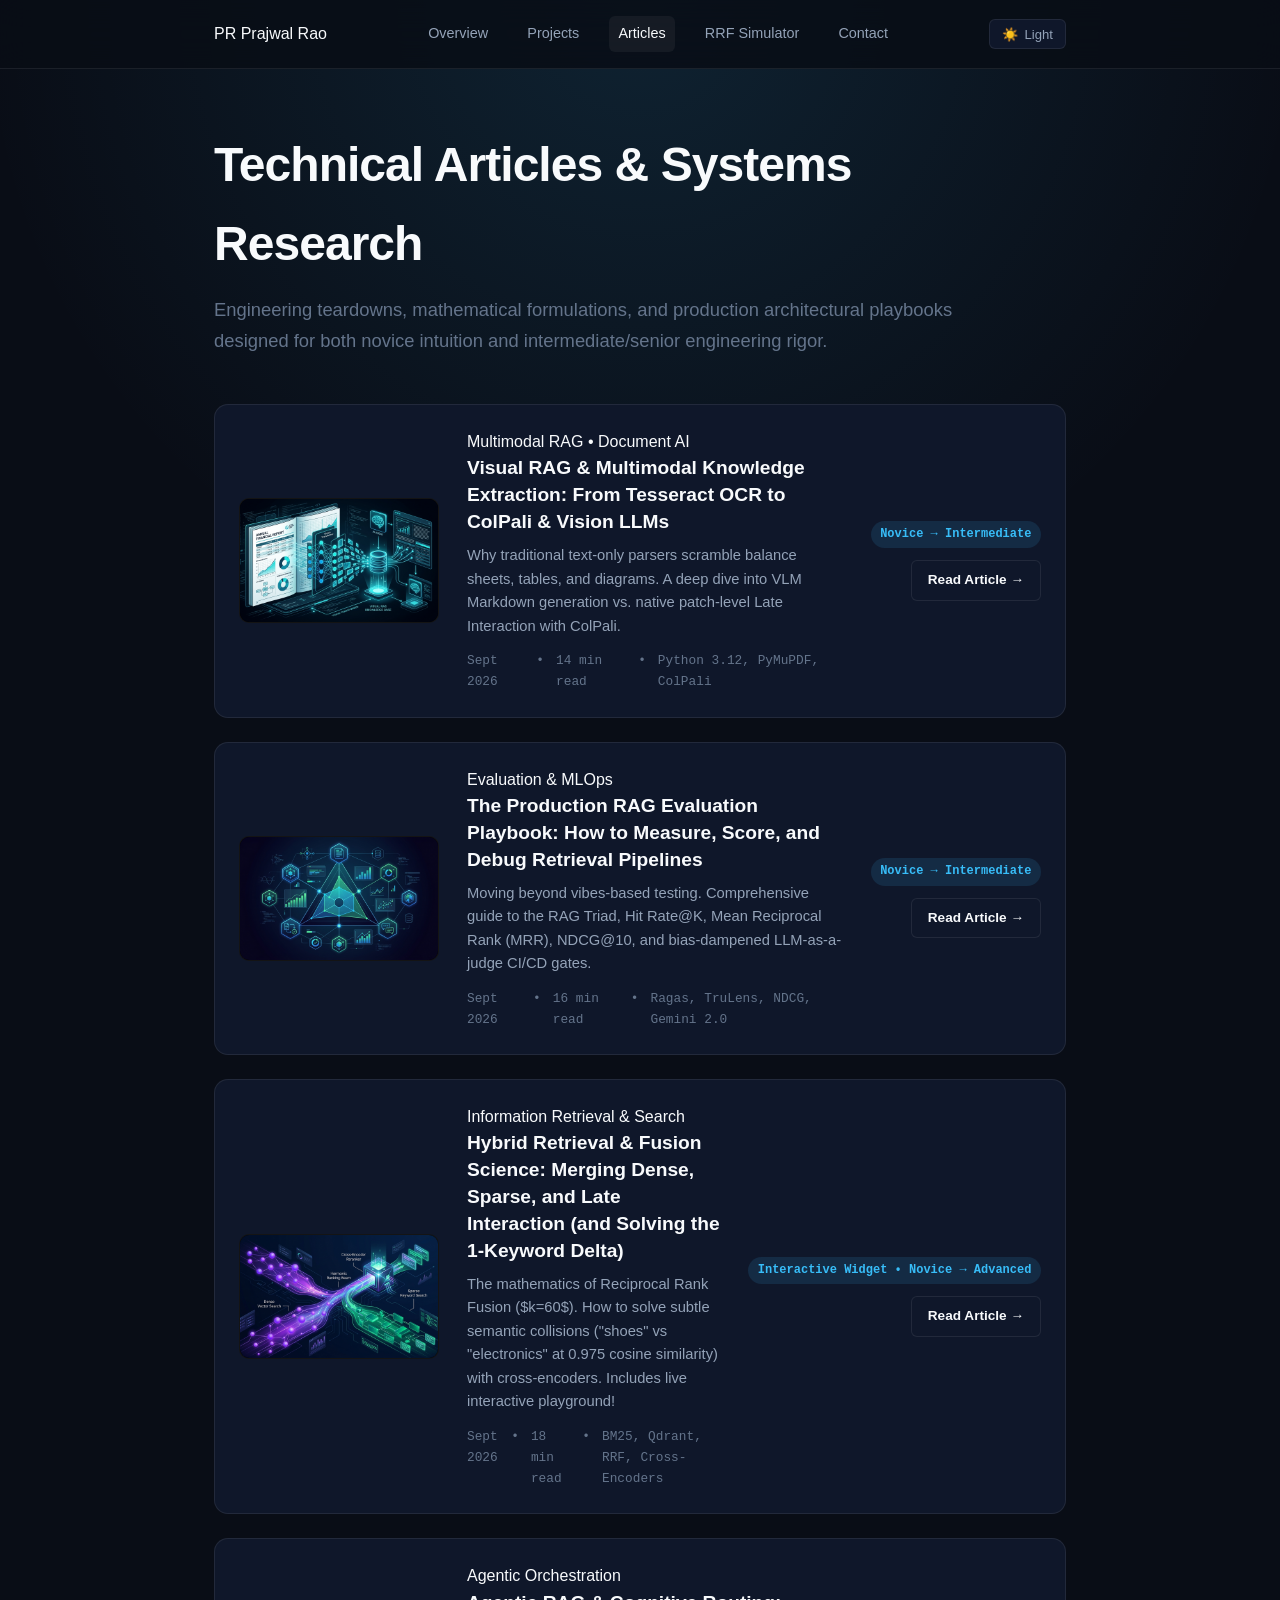
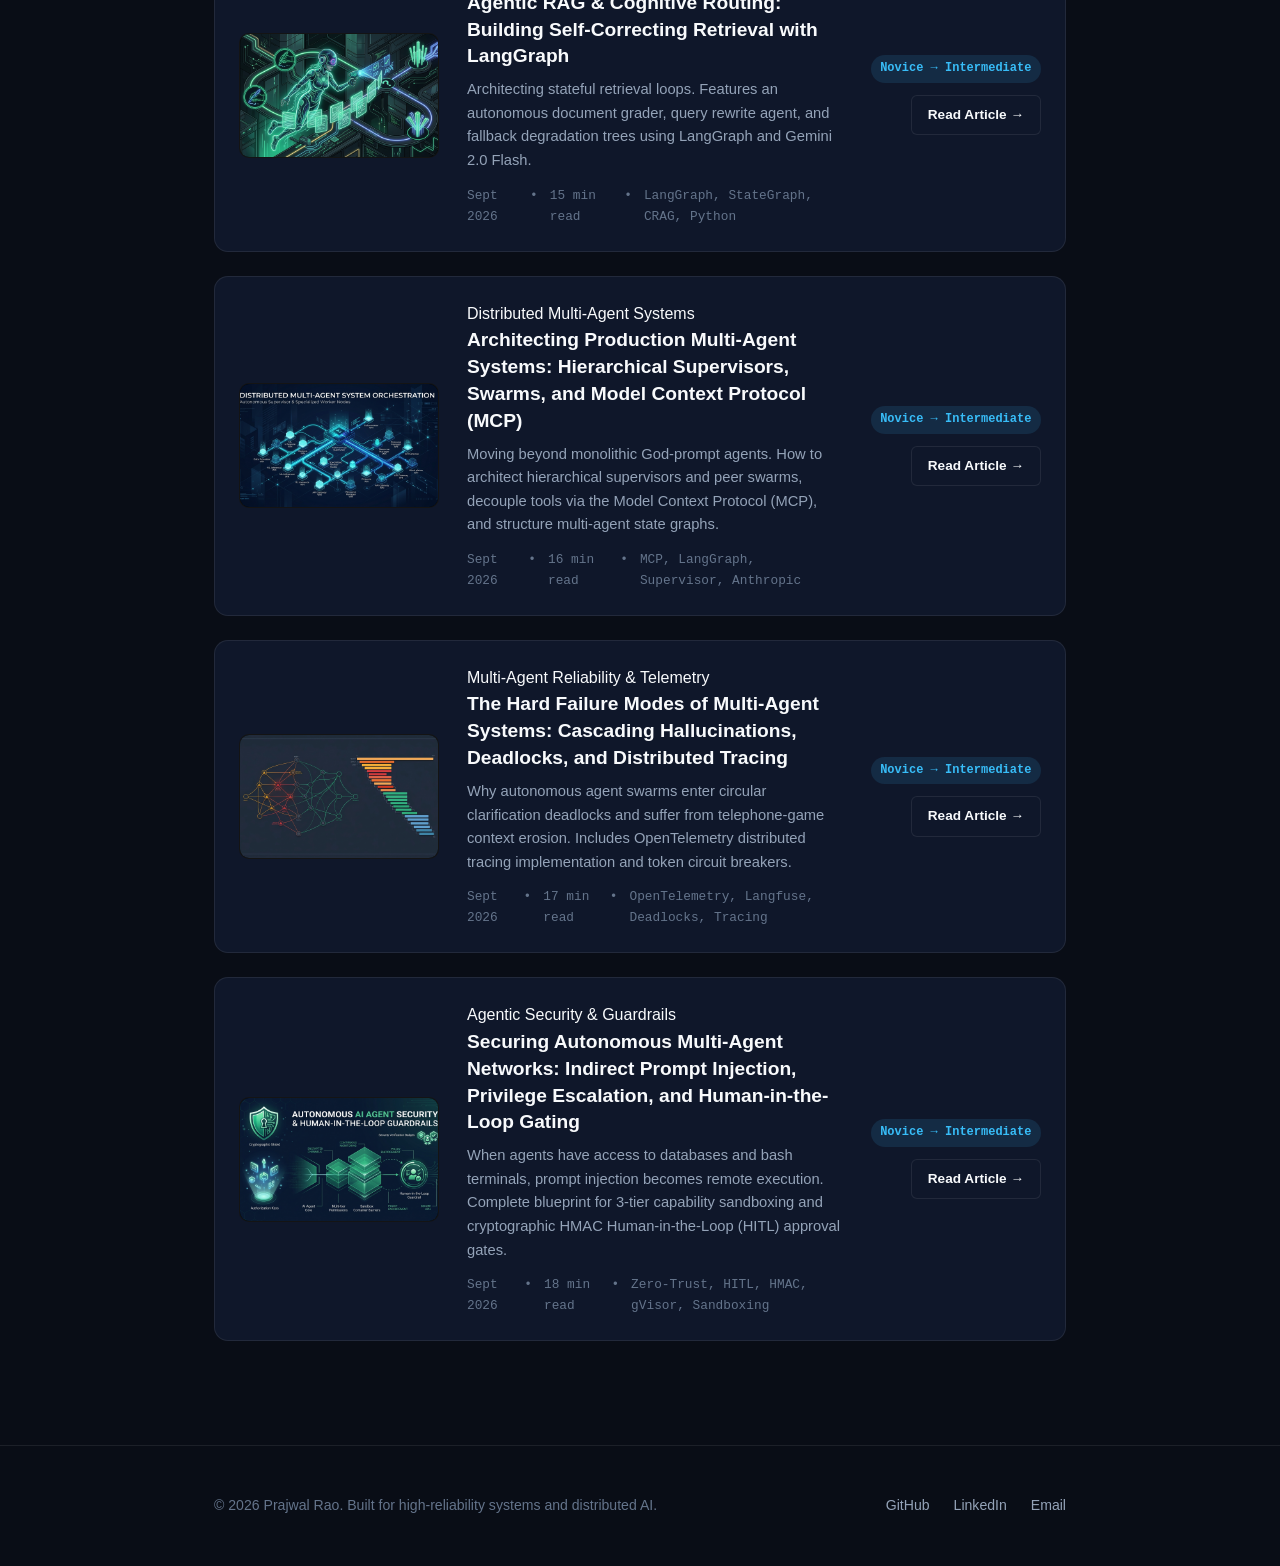
==== commit 3d8185ce: "feat(multi-agent): add 3 multi-agent systems articles, mobile layout enhancements, SVGs, and social " ====
--- a/articles/index.html
+++ b/articles/index.html
@@ -149,6 +149,87 @@
       </div>
     </div>
 
+    <!-- Article 5 -->
+    <div class="article-row">
+      <div class="article-thumb">
+        <img src="../assets/images/multi-agent-orchestration-hero.jpg" alt="Multi-Agent System Orchestration Thumbnail" />
+      </div>
+      <div class="article-row-content">
+        <span class="card-tag">Distributed Multi-Agent Systems</span>
+        <h3>
+          <a href="multi-agent-systems-orchestration.html">Architecting Production Multi-Agent Systems: Hierarchical Supervisors, Swarms, and Model Context Protocol (MCP)</a>
+        </h3>
+        <p>
+          Moving beyond monolithic God-prompt agents. How to architect hierarchical supervisors and peer swarms, decouple tools via the Model Context Protocol (MCP), and structure multi-agent state graphs.
+        </p>
+        <div class="article-meta">
+          <span>Sept 2026</span>
+          <span>&bull;</span>
+          <span>16 min read</span>
+          <span>&bull;</span>
+          <span>MCP, LangGraph, Supervisor, Anthropic</span>
+        </div>
+      </div>
+      <div class="article-badge-col">
+        <span class="badge-reading-level">Novice &rarr; Intermediate</span>
+        <a href="multi-agent-systems-orchestration.html" class="btn btn-secondary" style="font-size: 0.85rem; padding: 0.5rem 1rem;">Read Article &rarr;</a>
+      </div>
+    </div>
+
+    <!-- Article 6 -->
+    <div class="article-row">
+      <div class="article-thumb">
+        <img src="../assets/images/multi-agent-observability-hero.jpg" alt="Multi-Agent Observability Thumbnail" />
+      </div>
+      <div class="article-row-content">
+        <span class="card-tag">Multi-Agent Reliability & Telemetry</span>
+        <h3>
+          <a href="multi-agent-failure-modes-and-observability.html">The Hard Failure Modes of Multi-Agent Systems: Cascading Hallucinations, Deadlocks, and Distributed Tracing</a>
+        </h3>
+        <p>
+          Why autonomous agent swarms enter circular clarification deadlocks and suffer from telephone-game context erosion. Includes OpenTelemetry distributed tracing implementation and token circuit breakers.
+        </p>
+        <div class="article-meta">
+          <span>Sept 2026</span>
+          <span>&bull;</span>
+          <span>17 min read</span>
+          <span>&bull;</span>
+          <span>OpenTelemetry, Langfuse, Deadlocks, Tracing</span>
+        </div>
+      </div>
+      <div class="article-badge-col">
+        <span class="badge-reading-level">Novice &rarr; Intermediate</span>
+        <a href="multi-agent-failure-modes-and-observability.html" class="btn btn-secondary" style="font-size: 0.85rem; padding: 0.5rem 1rem;">Read Article &rarr;</a>
+      </div>
+    </div>
+
+    <!-- Article 7 -->
+    <div class="article-row">
+      <div class="article-thumb">
+        <img src="../assets/images/multi-agent-security-hero.jpg" alt="Multi-Agent Security Thumbnail" />
+      </div>
+      <div class="article-row-content">
+        <span class="card-tag">Agentic Security & Guardrails</span>
+        <h3>
+          <a href="multi-agent-security-guardrails-and-hitl.html">Securing Autonomous Multi-Agent Networks: Indirect Prompt Injection, Privilege Escalation, and Human-in-the-Loop Gating</a>
+        </h3>
+        <p>
+          When agents have access to databases and bash terminals, prompt injection becomes remote execution. Complete blueprint for 3-tier capability sandboxing and cryptographic HMAC Human-in-the-Loop (HITL) approval gates.
+        </p>
+        <div class="article-meta">
+          <span>Sept 2026</span>
+          <span>&bull;</span>
+          <span>18 min read</span>
+          <span>&bull;</span>
+          <span>Zero-Trust, HITL, HMAC, gVisor, Sandboxing</span>
+        </div>
+      </div>
+      <div class="article-badge-col">
+        <span class="badge-reading-level">Novice &rarr; Intermediate</span>
+        <a href="multi-agent-security-guardrails-and-hitl.html" class="btn btn-secondary" style="font-size: 0.85rem; padding: 0.5rem 1rem;">Read Article &rarr;</a>
+      </div>
+    </div>
+
   </main>
 
   <footer class="site-footer">
--- a/assets/css/main.css
+++ b/assets/css/main.css
@@ -665,19 +665,156 @@
   color: var(--accent);
 }
 
+/* Article Row & Thumbnail Styling for Articles Hub */
+.article-row {
+  background: var(--bg-card);
+  border: 1px solid var(--border-color);
+  border-radius: var(--radius-lg);
+  padding: 1.5rem;
+  margin-bottom: 1.5rem;
+  display: grid;
+  grid-template-columns: 200px 1fr auto;
+  gap: 1.75rem;
+  align-items: center;
+  transition: var(--transition);
+}
+
+.article-row:hover {
+  border-color: var(--border-hover);
+  transform: translateY(-2px);
+  box-shadow: 0 8px 24px rgba(0, 0, 0, 0.25);
+}
+
+.article-thumb {
+  width: 200px;
+  height: 125px;
+  border-radius: var(--radius-md);
+  overflow: hidden;
+  background: #000;
+  border: 1px solid var(--border-color);
+}
+
+.article-thumb img {
+  width: 100%;
+  height: 100%;
+  object-fit: cover;
+}
+
+.article-row-content h3 {
+  font-size: 1.2rem;
+  font-weight: 700;
+  line-height: 1.4;
+  margin-bottom: 0.5rem;
+}
+
+.article-row-content h3 a {
+  color: var(--text-primary);
+  text-decoration: none;
+  transition: var(--transition);
+}
+
+.article-row-content h3 a:hover {
+  color: var(--accent);
+}
+
+.article-row-content p {
+  font-size: 0.92rem;
+  color: var(--text-secondary);
+  line-height: 1.6;
+  margin-bottom: 0.75rem;
+}
+
+.article-meta {
+  display: flex;
+  gap: 0.75rem;
+  font-family: var(--font-mono);
+  font-size: 0.8rem;
+  color: var(--text-muted);
+}
+
+.article-badge-col {
+  display: flex;
+  flex-direction: column;
+  align-items: flex-end;
+  gap: 0.75rem;
+}
+
+.badge-reading-level {
+  display: inline-block;
+  font-family: var(--font-mono);
+  font-size: 0.75rem;
+  color: var(--accent);
+  background: var(--accent-glow);
+  padding: 0.25rem 0.6rem;
+  border-radius: 999px;
+  font-weight: 600;
+}
+
+.btn-secondary {
+  display: inline-flex;
+  align-items: center;
+  gap: 0.4rem;
+  background: var(--bg-card);
+  border: 1px solid var(--border-color);
+  color: var(--text-primary);
+  font-weight: 600;
+  border-radius: var(--radius-sm);
+  text-decoration: none;
+  transition: var(--transition);
+}
+
+.btn-secondary:hover {
+  border-color: var(--accent);
+  color: var(--accent);
+}
+
 /* Responsive adjustments */
 @media (max-width: 768px) {
   .nav-inner {
     height: auto;
-    padding: 1rem 0;
+    padding: 0.85rem 0;
     flex-direction: column;
     gap: 0.75rem;
   }
+  nav.main-nav {
+    display: flex;
+    flex-wrap: wrap;
+    justify-content: center;
+    gap: 0.5rem 0.85rem;
+    font-size: 0.85rem;
+  }
+  nav.main-nav a {
+    padding: 0.3rem 0.5rem;
+  }
+  .hero {
+    padding: 3rem 0 2rem;
+  }
+  .hero-title {
+    font-size: 2.2rem;
+    line-height: 1.2;
+  }
+  .hero-actions {
+    flex-wrap: wrap;
+    gap: 0.6rem;
+  }
+  .article-row {
+    grid-template-columns: 1fr;
+    gap: 1.25rem;
+  }
+  .article-thumb {
+    width: 100%;
+    height: 190px;
+  }
+  .article-badge-col {
+    align-items: flex-start;
+  }
   .articles-grid {
     grid-template-columns: 1fr;
   }
   .company-header {
     flex-direction: column;
+    align-items: flex-start;
+    gap: 0.35rem;
   }
   .company-meta {
     text-align: left;
@@ -685,5 +822,25 @@
   .footer-inner {
     flex-direction: column;
     text-align: center;
-  }
-}
+    gap: 1rem;
+  }
+}
+
+@media (max-width: 480px) {
+  .container {
+    padding: 0 1rem;
+  }
+  .hero-title {
+    font-size: 1.85rem;
+  }
+  .section-title {
+    font-size: 1.4rem;
+  }
+  .brand-wrapper {
+    gap: 0.5rem;
+  }
+  .brand-name {
+    font-size: 1rem;
+  }
+}
+
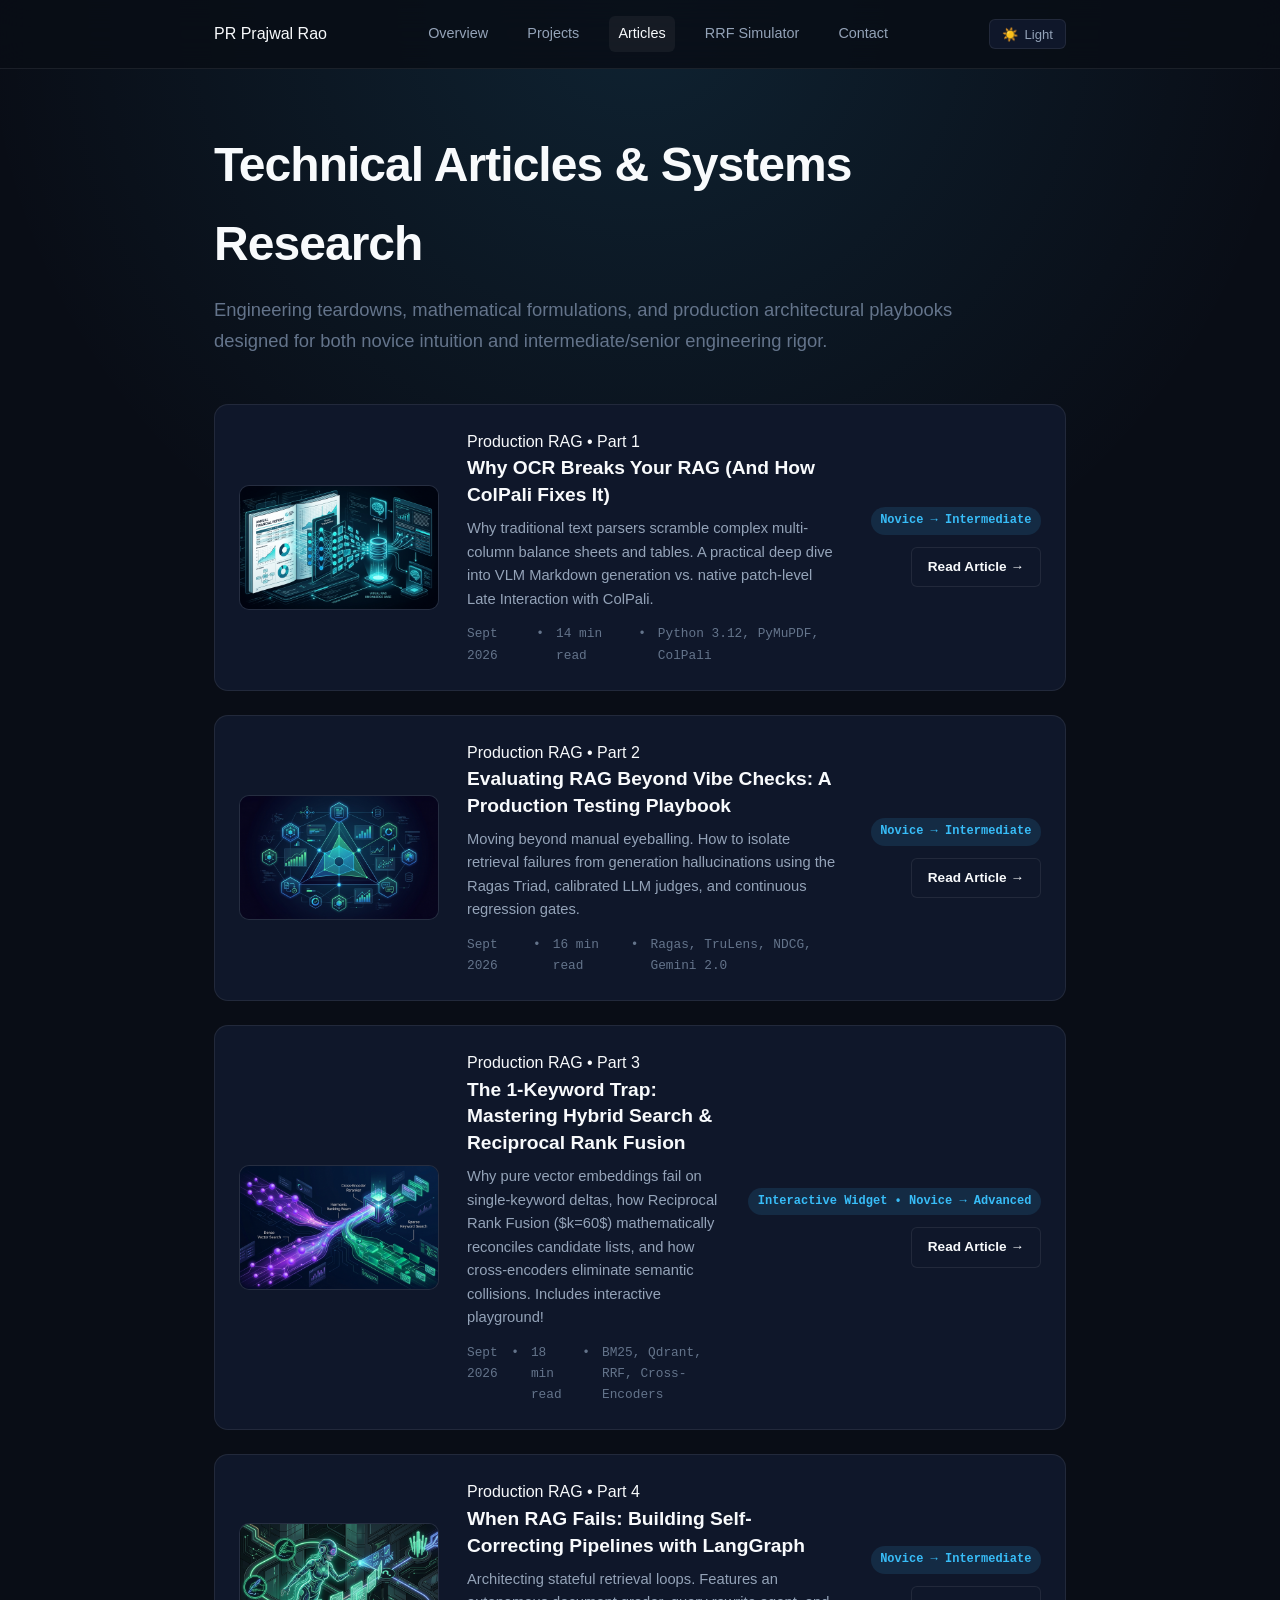
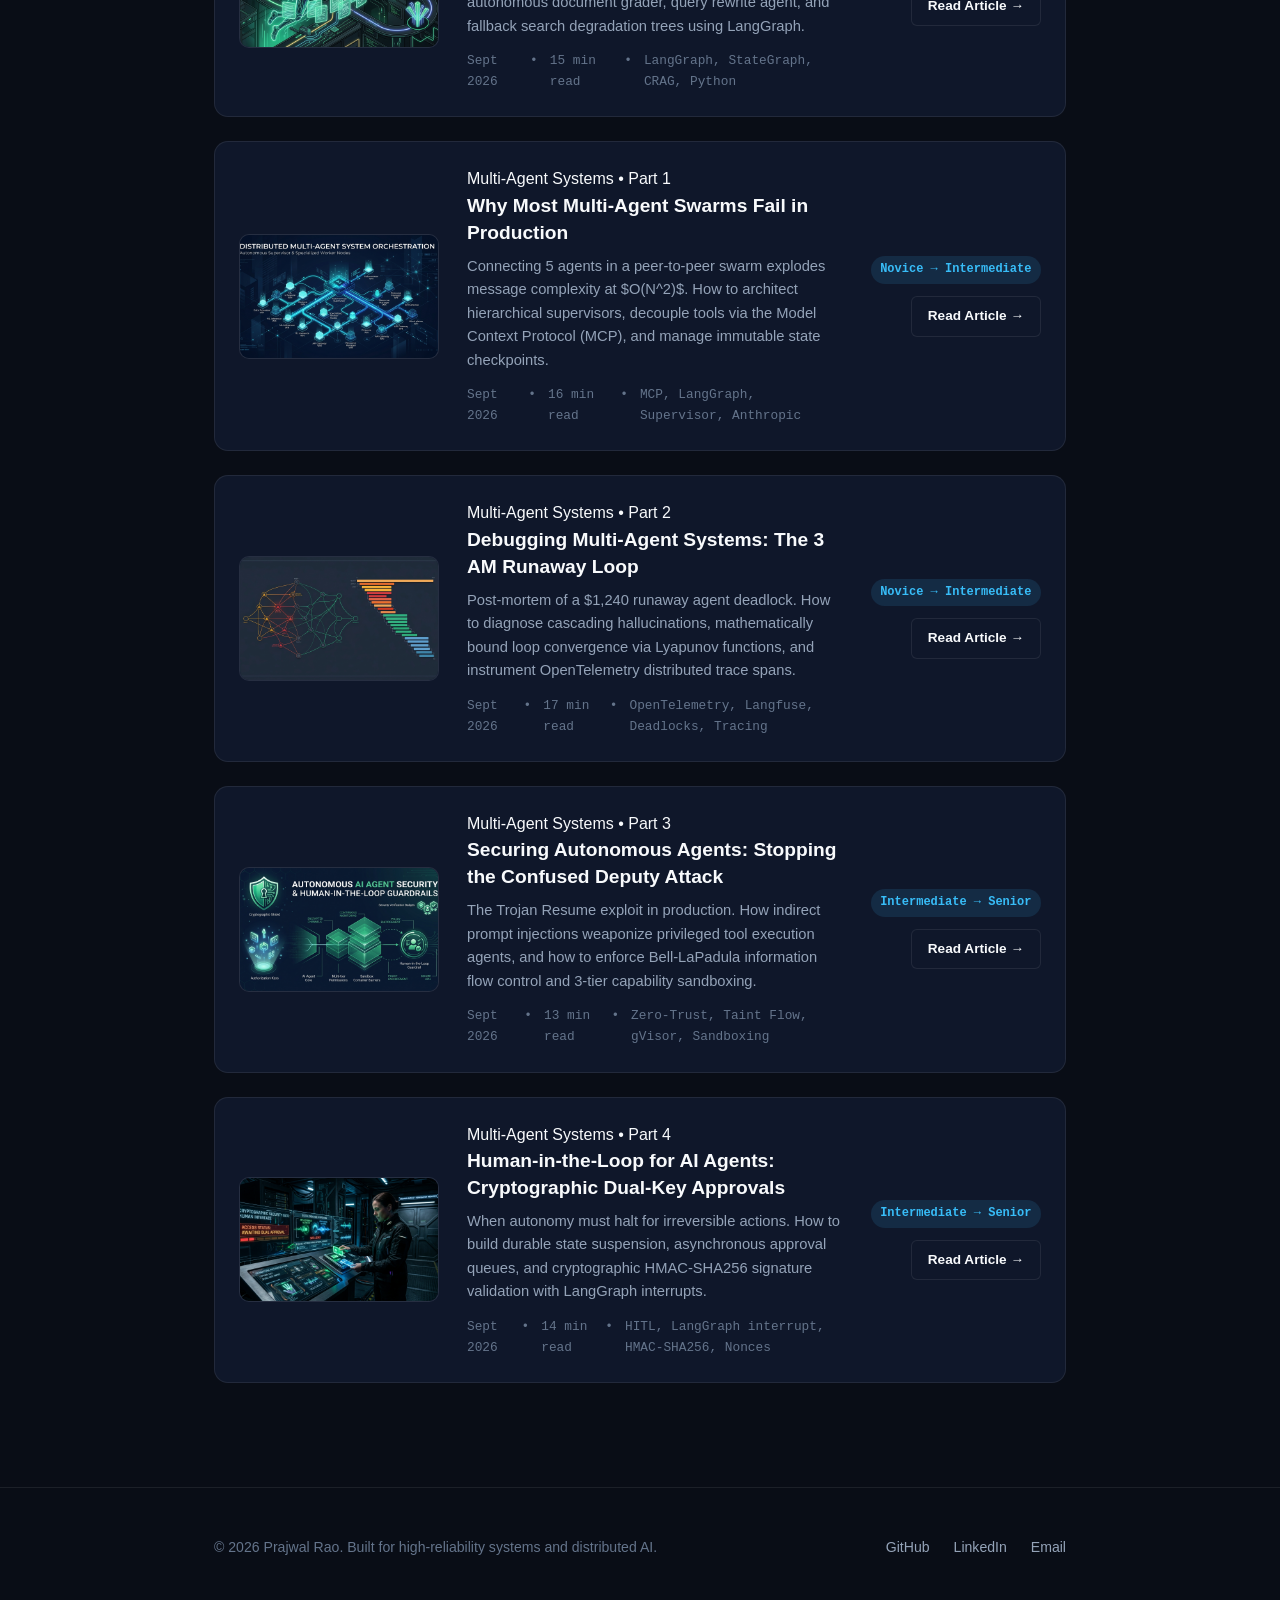
==== commit 2dcf40a7: "feat(articles): refactor titles to punchy Medium format and split security into 2 focused articles" ====
--- a/articles/index.html
+++ b/articles/index.html
@@ -47,12 +47,12 @@
         <img src="../assets/images/multimodal-rag-hero.jpg" alt="Visual RAG and Multimodal Document AI Thumbnail" />
       </div>
       <div class="article-row-content">
-        <span class="card-tag">Multimodal RAG &bull; Document AI</span>
-        <h3>
-          <a href="multimodal-rag-image-extraction.html">Visual RAG & Multimodal Knowledge Extraction: From Tesseract OCR to ColPali & Vision LLMs</a>
-        </h3>
-        <p>
-          Why traditional text-only parsers scramble balance sheets, tables, and diagrams. A deep dive into VLM Markdown generation vs. native patch-level Late Interaction with ColPali.
+        <span class="card-tag">Production RAG &bull; Part 1</span>
+        <h3>
+          <a href="multimodal-rag-image-extraction.html">Why OCR Breaks Your RAG (And How ColPali Fixes It)</a>
+        </h3>
+        <p>
+          Why traditional text parsers scramble complex multi-column balance sheets and tables. A practical deep dive into VLM Markdown generation vs. native patch-level Late Interaction with ColPali.
         </p>
         <div class="article-meta">
           <span>Sept 2026</span>
@@ -74,12 +74,12 @@
         <img src="../assets/images/rag-eval-hero.jpg" alt="Production RAG Evaluation Thumbnail" />
       </div>
       <div class="article-row-content">
-        <span class="card-tag">Evaluation & MLOps</span>
-        <h3>
-          <a href="rag-system-evaluation-and-metrics.html">The Production RAG Evaluation Playbook: How to Measure, Score, and Debug Retrieval Pipelines</a>
-        </h3>
-        <p>
-          Moving beyond vibes-based testing. Comprehensive guide to the RAG Triad, Hit Rate@K, Mean Reciprocal Rank (MRR), NDCG@10, and bias-dampened LLM-as-a-judge CI/CD gates.
+        <span class="card-tag">Production RAG &bull; Part 2</span>
+        <h3>
+          <a href="rag-system-evaluation-and-metrics.html">Evaluating RAG Beyond Vibe Checks: A Production Testing Playbook</a>
+        </h3>
+        <p>
+          Moving beyond manual eyeballing. How to isolate retrieval failures from generation hallucinations using the Ragas Triad, calibrated LLM judges, and continuous regression gates.
         </p>
         <div class="article-meta">
           <span>Sept 2026</span>
@@ -101,12 +101,12 @@
         <img src="../assets/images/hybrid-search-hero.jpg" alt="Hybrid Retrieval and RRF Thumbnail" />
       </div>
       <div class="article-row-content">
-        <span class="card-tag">Information Retrieval & Search</span>
-        <h3>
-          <a href="hybrid-retrieval-rrf-and-fusion.html">Hybrid Retrieval & Fusion Science: Merging Dense, Sparse, and Late Interaction (and Solving the 1-Keyword Delta)</a>
-        </h3>
-        <p>
-          The mathematics of Reciprocal Rank Fusion ($k=60$). How to solve subtle semantic collisions ("shoes" vs "electronics" at 0.975 cosine similarity) with cross-encoders. Includes live interactive playground!
+        <span class="card-tag">Production RAG &bull; Part 3</span>
+        <h3>
+          <a href="hybrid-retrieval-rrf-and-fusion.html">The 1-Keyword Trap: Mastering Hybrid Search & Reciprocal Rank Fusion</a>
+        </h3>
+        <p>
+          Why pure vector embeddings fail on single-keyword deltas, how Reciprocal Rank Fusion ($k=60$) mathematically reconciles candidate lists, and how cross-encoders eliminate semantic collisions. Includes interactive playground!
         </p>
         <div class="article-meta">
           <span>Sept 2026</span>
@@ -128,12 +128,12 @@
         <img src="../assets/images/agentic-rag-hero.jpg" alt="Agentic RAG and LangGraph Thumbnail" />
       </div>
       <div class="article-row-content">
-        <span class="card-tag">Agentic Orchestration</span>
-        <h3>
-          <a href="agentic-rag-routing-and-crag.html">Agentic RAG & Cognitive Routing: Building Self-Correcting Retrieval with LangGraph</a>
-        </h3>
-        <p>
-          Architecting stateful retrieval loops. Features an autonomous document grader, query rewrite agent, and fallback degradation trees using LangGraph and Gemini 2.0 Flash.
+        <span class="card-tag">Production RAG &bull; Part 4</span>
+        <h3>
+          <a href="agentic-rag-routing-and-crag.html">When RAG Fails: Building Self-Correcting Pipelines with LangGraph</a>
+        </h3>
+        <p>
+          Architecting stateful retrieval loops. Features an autonomous document grader, query rewrite agent, and fallback search degradation trees using LangGraph.
         </p>
         <div class="article-meta">
           <span>Sept 2026</span>
@@ -155,12 +155,12 @@
         <img src="../assets/images/multi-agent-orchestration-hero.jpg" alt="Multi-Agent System Orchestration Thumbnail" />
       </div>
       <div class="article-row-content">
-        <span class="card-tag">Distributed Multi-Agent Systems</span>
-        <h3>
-          <a href="multi-agent-systems-orchestration.html">Architecting Production Multi-Agent Systems: Hierarchical Supervisors, Swarms, and Model Context Protocol (MCP)</a>
-        </h3>
-        <p>
-          Moving beyond monolithic God-prompt agents. How to architect hierarchical supervisors and peer swarms, decouple tools via the Model Context Protocol (MCP), and structure multi-agent state graphs.
+        <span class="card-tag">Multi-Agent Systems &bull; Part 1</span>
+        <h3>
+          <a href="multi-agent-systems-orchestration.html">Why Most Multi-Agent Swarms Fail in Production</a>
+        </h3>
+        <p>
+          Connecting 5 agents in a peer-to-peer swarm explodes message complexity at $O(N^2)$. How to architect hierarchical supervisors, decouple tools via the Model Context Protocol (MCP), and manage immutable state checkpoints.
         </p>
         <div class="article-meta">
           <span>Sept 2026</span>
@@ -182,12 +182,12 @@
         <img src="../assets/images/multi-agent-observability-hero.jpg" alt="Multi-Agent Observability Thumbnail" />
       </div>
       <div class="article-row-content">
-        <span class="card-tag">Multi-Agent Reliability & Telemetry</span>
-        <h3>
-          <a href="multi-agent-failure-modes-and-observability.html">The Hard Failure Modes of Multi-Agent Systems: Cascading Hallucinations, Deadlocks, and Distributed Tracing</a>
-        </h3>
-        <p>
-          Why autonomous agent swarms enter circular clarification deadlocks and suffer from telephone-game context erosion. Includes OpenTelemetry distributed tracing implementation and token circuit breakers.
+        <span class="card-tag">Multi-Agent Systems &bull; Part 2</span>
+        <h3>
+          <a href="multi-agent-failure-modes-and-observability.html">Debugging Multi-Agent Systems: The 3 AM Runaway Loop</a>
+        </h3>
+        <p>
+          Post-mortem of a $1,240 runaway agent deadlock. How to diagnose cascading hallucinations, mathematically bound loop convergence via Lyapunov functions, and instrument OpenTelemetry distributed trace spans.
         </p>
         <div class="article-meta">
           <span>Sept 2026</span>
@@ -209,24 +209,51 @@
         <img src="../assets/images/multi-agent-security-hero.jpg" alt="Multi-Agent Security Thumbnail" />
       </div>
       <div class="article-row-content">
-        <span class="card-tag">Agentic Security & Guardrails</span>
-        <h3>
-          <a href="multi-agent-security-guardrails-and-hitl.html">Securing Autonomous Multi-Agent Networks: Indirect Prompt Injection, Privilege Escalation, and Human-in-the-Loop Gating</a>
-        </h3>
-        <p>
-          When agents have access to databases and bash terminals, prompt injection becomes remote execution. Complete blueprint for 3-tier capability sandboxing and cryptographic HMAC Human-in-the-Loop (HITL) approval gates.
-        </p>
-        <div class="article-meta">
-          <span>Sept 2026</span>
-          <span>&bull;</span>
-          <span>18 min read</span>
-          <span>&bull;</span>
-          <span>Zero-Trust, HITL, HMAC, gVisor, Sandboxing</span>
-        </div>
-      </div>
-      <div class="article-badge-col">
-        <span class="badge-reading-level">Novice &rarr; Intermediate</span>
+        <span class="card-tag">Multi-Agent Systems &bull; Part 3</span>
+        <h3>
+          <a href="multi-agent-security-guardrails-and-hitl.html">Securing Autonomous Agents: Stopping the Confused Deputy Attack</a>
+        </h3>
+        <p>
+          The Trojan Resume exploit in production. How indirect prompt injections weaponize privileged tool execution agents, and how to enforce Bell-LaPadula information flow control and 3-tier capability sandboxing.
+        </p>
+        <div class="article-meta">
+          <span>Sept 2026</span>
+          <span>&bull;</span>
+          <span>13 min read</span>
+          <span>&bull;</span>
+          <span>Zero-Trust, Taint Flow, gVisor, Sandboxing</span>
+        </div>
+      </div>
+      <div class="article-badge-col">
+        <span class="badge-reading-level">Intermediate &rarr; Senior</span>
         <a href="multi-agent-security-guardrails-and-hitl.html" class="btn btn-secondary" style="font-size: 0.85rem; padding: 0.5rem 1rem;">Read Article &rarr;</a>
+      </div>
+    </div>
+
+    <!-- Article 8 -->
+    <div class="article-row">
+      <div class="article-thumb">
+        <img src="../assets/images/multi-agent-hitl-hero.jpg" alt="Human in the loop dual-key approvals thumbnail" />
+      </div>
+      <div class="article-row-content">
+        <span class="card-tag">Multi-Agent Systems &bull; Part 4</span>
+        <h3>
+          <a href="multi-agent-human-in-the-loop-dual-key.html">Human-in-the-Loop for AI Agents: Cryptographic Dual-Key Approvals</a>
+        </h3>
+        <p>
+          When autonomy must halt for irreversible actions. How to build durable state suspension, asynchronous approval queues, and cryptographic HMAC-SHA256 signature validation with LangGraph interrupts.
+        </p>
+        <div class="article-meta">
+          <span>Sept 2026</span>
+          <span>&bull;</span>
+          <span>14 min read</span>
+          <span>&bull;</span>
+          <span>HITL, LangGraph interrupt, HMAC-SHA256, Nonces</span>
+        </div>
+      </div>
+      <div class="article-badge-col">
+        <span class="badge-reading-level">Intermediate &rarr; Senior</span>
+        <a href="multi-agent-human-in-the-loop-dual-key.html" class="btn btn-secondary" style="font-size: 0.85rem; padding: 0.5rem 1rem;">Read Article &rarr;</a>
       </div>
     </div>
 
--- a/assets/css/main.css
+++ b/assets/css/main.css
@@ -4,13 +4,18 @@
   --bg-card: #0f172a;
   --bg-card-hover: #17223b;
   --bg-card-subtle: #131c31;
+  --bg-secondary: #1e293b;
   --border-color: rgba(255, 255, 255, 0.08);
   --border-hover: rgba(56, 189, 248, 0.4);
   --text-primary: #f8fafc;
+  --text-main: #f8fafc;
   --text-secondary: #94a3b8;
   --text-muted: #64748b;
+  --text-dim: #94a3b8;
   --accent: #38bdf8;
   --accent-glow: rgba(56, 189, 248, 0.12);
+  --accent-secondary: #818cf8;
+  --accent-amber: #f59e0b;
   --accent-emerald: #10b981;
   --accent-emerald-glow: rgba(16, 185, 129, 0.12);
   --accent-purple: #a855f7;
@@ -29,13 +34,18 @@
   --bg-card: #ffffff;
   --bg-card-hover: #f1f5f9;
   --bg-card-subtle: #f8fafc;
+  --bg-secondary: #f1f5f9;
   --border-color: rgba(0, 0, 0, 0.08);
   --border-hover: rgba(2, 132, 199, 0.4);
   --text-primary: #0f172a;
+  --text-main: #0f172a;
   --text-secondary: #475569;
   --text-muted: #64748b;
+  --text-dim: #64748b;
   --accent: #0284c7;
   --accent-glow: rgba(2, 132, 199, 0.08);
+  --accent-secondary: #6366f1;
+  --accent-amber: #d97706;
   --accent-emerald: #059669;
   --accent-emerald-glow: rgba(5, 150, 105, 0.08);
   --accent-purple: #7c3aed;
@@ -268,6 +278,18 @@
   border-color: #7dd3fc;
 }
 
+[data-theme="light"] .btn-pill-primary {
+  background: var(--accent);
+  color: #ffffff;
+  border-color: var(--accent);
+}
+
+[data-theme="light"] .btn-pill-primary:hover {
+  background: #0369a1;
+  color: #ffffff;
+  border-color: #0369a1;
+}
+
 /* Section Header */
 .section-wrapper {
   padding: 3.5rem 0;
@@ -478,12 +500,20 @@
   box-shadow: 0 12px 36px rgba(0, 0, 0, 0.35);
 }
 
+[data-theme="light"] .article-card:hover {
+  box-shadow: 0 10px 30px rgba(0, 0, 0, 0.08);
+}
+
 .article-card-thumb {
   width: 100%;
   height: 200px;
   overflow: hidden;
   position: relative;
-  background: #000;
+  background: var(--bg-card-subtle);
+}
+
+[data-theme="light"] .article-card-thumb {
+  background: #f1f5f9;
 }
 
 .article-card-thumb img {
@@ -633,6 +663,10 @@
   color: var(--text-secondary);
   padding: 0.2rem 0.55rem;
   border-radius: 4px;
+}
+
+[data-theme="light"] .skill-chip {
+  background: rgba(0, 0, 0, 0.04);
 }
 
 /* Footer */
@@ -685,13 +719,21 @@
   box-shadow: 0 8px 24px rgba(0, 0, 0, 0.25);
 }
 
+[data-theme="light"] .article-row:hover {
+  box-shadow: 0 8px 24px rgba(0, 0, 0, 0.08);
+}
+
 .article-thumb {
   width: 200px;
   height: 125px;
   border-radius: var(--radius-md);
   overflow: hidden;
-  background: #000;
-  border: 1px solid var(--border-color);
+  background: var(--bg-card-subtle);
+  border: 1px solid var(--border-color);
+}
+
+[data-theme="light"] .article-thumb {
+  background: #f1f5f9;
 }
 
 .article-thumb img {
